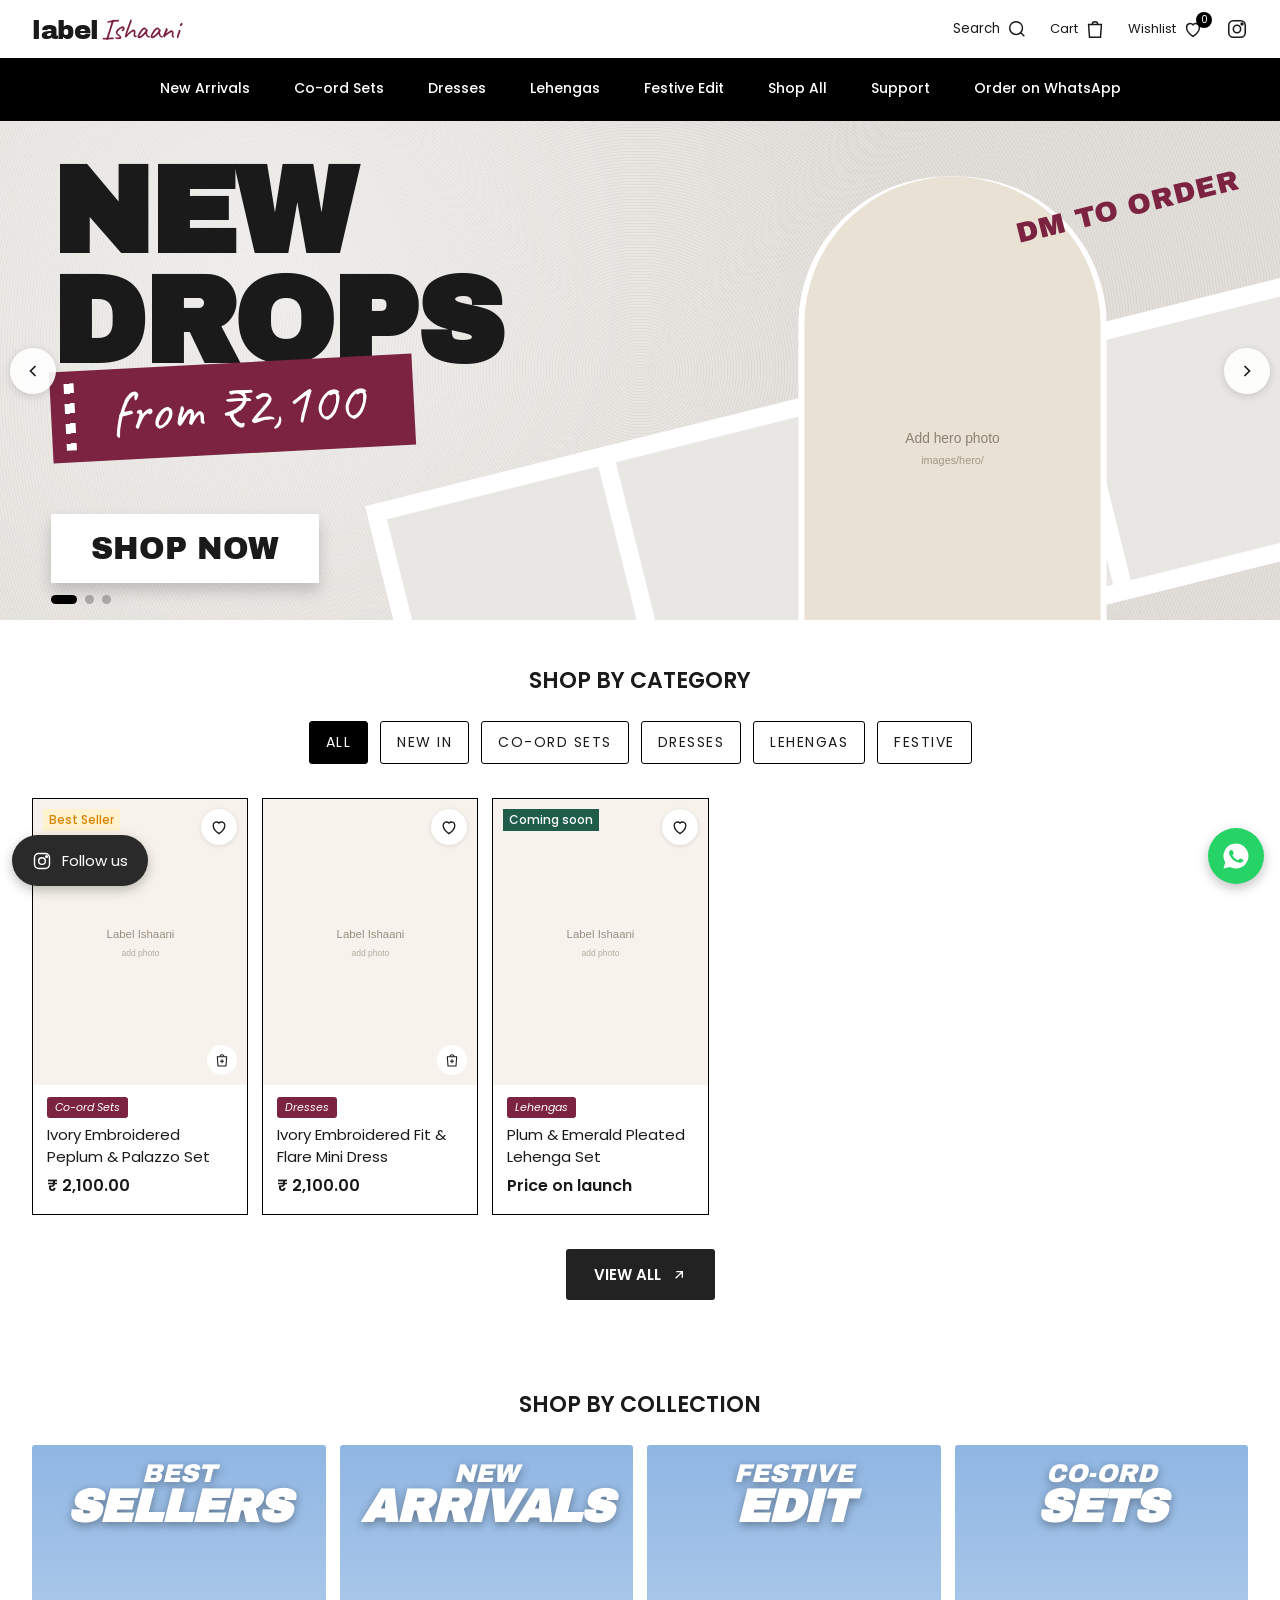
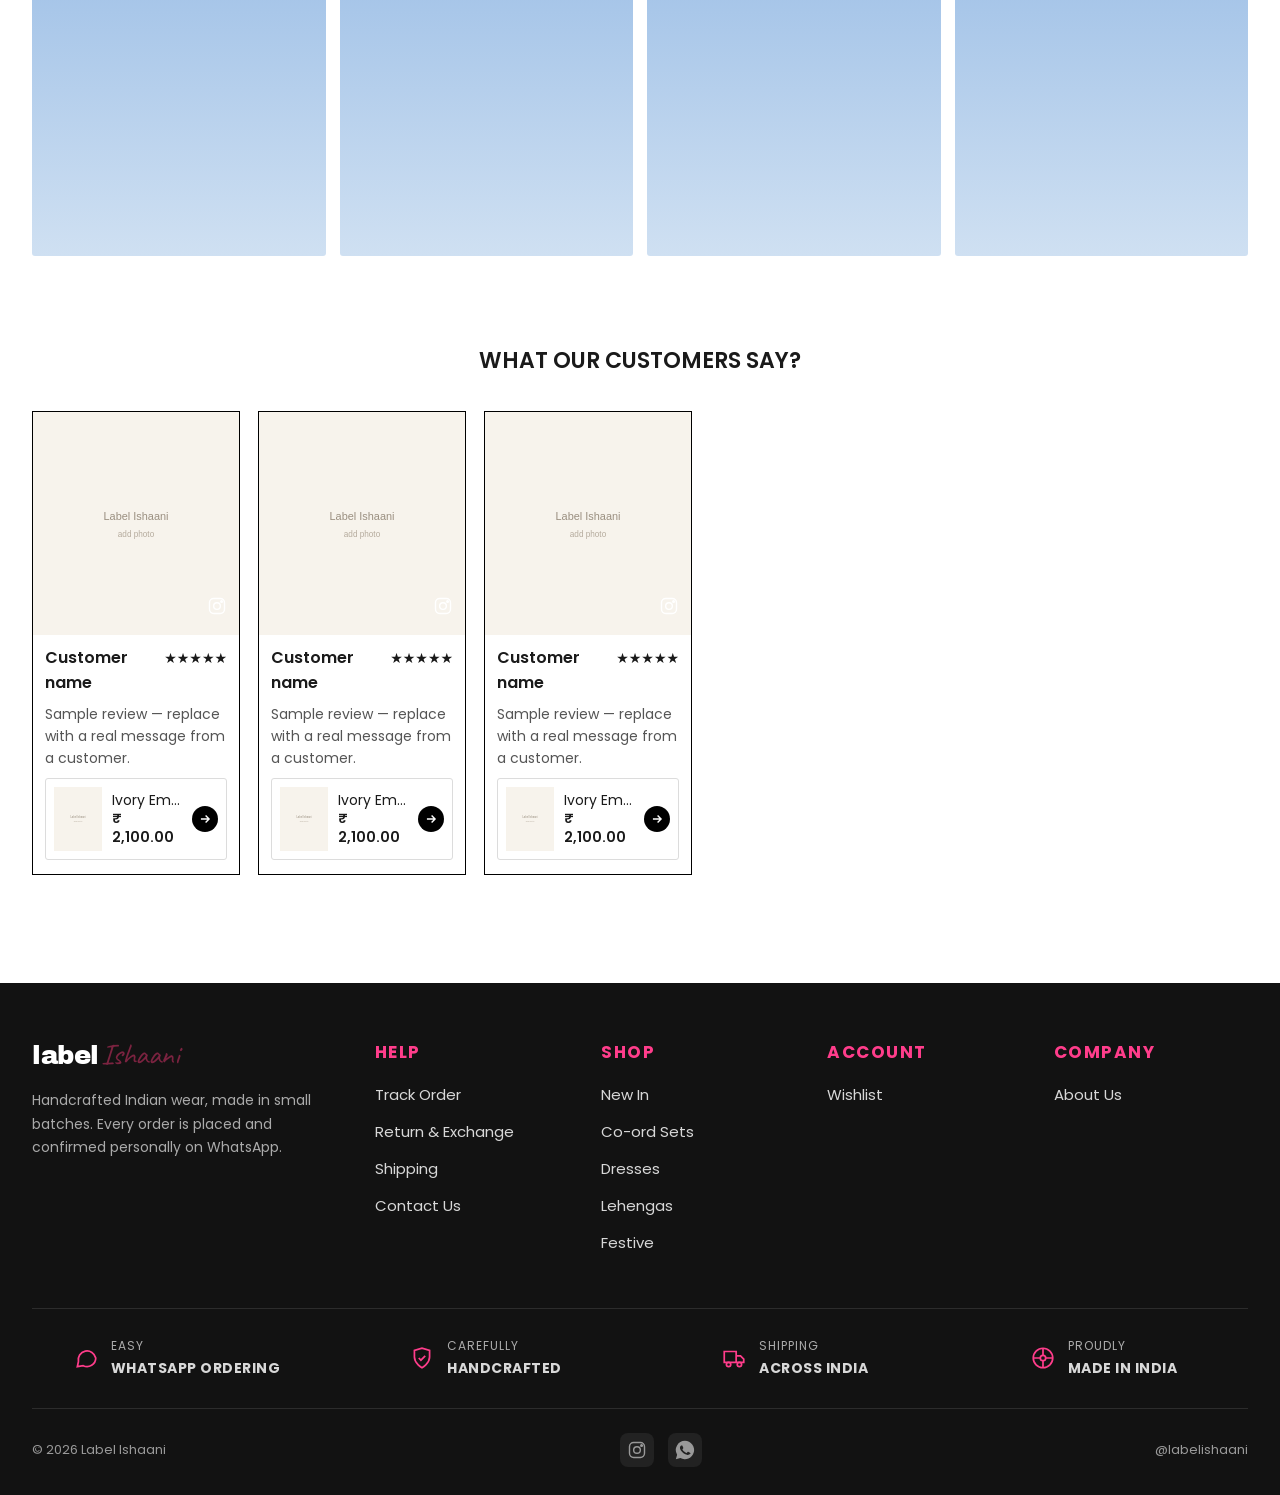
==== index.html @ 5f190bb0 "Prepare Label Ishaani storefront for GitHub Pages" ====
<!DOCTYPE html>
<html lang="en">
<head>
<meta charset="UTF-8">
<meta name="viewport" content="width=device-width, initial-scale=1, viewport-fit=cover">
<title>Label Ishaani | Handcrafted Indian Wear</title>
<meta name="description" content="Label Ishaani — handcrafted Indian wear. Order on WhatsApp.">
<link rel="icon" href="images/favicon.svg" type="image/svg+xml">
<link rel="preconnect" href="https://fonts.googleapis.com">
<link rel="preconnect" href="https://fonts.gstatic.com" crossorigin>
<link href="https://fonts.googleapis.com/css2?family=Archivo+Black&family=Poppins:wght@400;500;600&family=Caveat:wght@600&display=swap" rel="stylesheet">
<link rel="stylesheet" href="css/style.css">
</head>
<body>
<div id="site-header"></div>

<main>
  <!-- ============ HERO (edit slide text & images here) ============ -->
  <section class="hero" aria-label="Featured">
    <div class="slides" id="slides">
      <div class="slide">
        <div class="slide-text">
          <h1>NEW<br>DROPS</h1>
          <div class="price-tag">from ₹2,100</div><br>
          <a href="shop.html?cat=new" class="shop-now">SHOP NOW</a>
        </div>
        <div class="promo">DM TO ORDER</div>
        <div class="strip">
          <div><img src="images/products/ivory-peplum-1.jpg" alt="" onerror="this.remove()"></div>
          <div><img src="images/products/ivory-dress-1.jpg" alt="" onerror="this.remove()"></div>
          <div><img src="images/products/plum-lehenga-1.jpg" alt="" onerror="this.remove()"></div>
          <div></div>
        </div>
        <div class="slide-model"><img src="images/hero/hero-1.png" alt="Model wearing Label Ishaani" onerror="this.src='images/placeholder-model.svg'"></div>
      </div>

      <div class="slide">
        <div class="slide-text">
          <h1>IVORY<br>EDIT</h1>
          <div class="price-tag">hand embroidered</div><br>
          <a href="shop.html?cat=new" class="shop-now">SHOP NOW</a>
        </div>
        <div class="promo">NEW THIS SEASON</div>
        <div class="strip">
          <div><img src="images/products/ivory-dress-2.jpg" alt="" onerror="this.remove()"></div>
          <div><img src="images/products/ivory-peplum-2.jpg" alt="" onerror="this.remove()"></div>
          <div></div><div></div>
        </div>
        <div class="slide-model"><img src="images/hero/hero-2.png" alt="Model wearing Label Ishaani" onerror="this.src='images/placeholder-model.svg'"></div>
      </div>

      <div class="slide">
        <div class="slide-text">
          <h1>COMING<br>SOON</h1>
          <div class="price-tag">plum &amp; emerald</div><br>
          <a href="product.html?id=plum-emerald-lehenga" class="shop-now">TAKE A LOOK</a>
        </div>
        <div class="promo">LEHENGA DROP</div>
        <div class="strip">
          <div><img src="images/products/plum-lehenga-2.jpg" alt="" onerror="this.remove()"></div>
          <div></div><div></div><div></div>
        </div>
        <div class="slide-model"><img src="images/hero/hero-3.png" alt="Model wearing Label Ishaani" onerror="this.src='images/placeholder-model.svg'"></div>
      </div>
    </div>
    <button class="arrow prev" id="heroPrev" aria-label="Previous slide"></button>
    <button class="arrow next" id="heroNext" aria-label="Next slide"></button>
    <div class="dots" id="heroDots"></div>
  </section>

  <!-- ============ SHOP BY CATEGORY ============ -->
  <section class="section">
    <div class="wrap">
      <h2 class="section-title">SHOP BY CATEGORY</h2>
      <div class="cats" id="homeCats"></div>
      <div class="rail-wrap" id="catRailWrap">
        <div class="rail" id="catRail"></div>
        <button class="rail-btn prev" aria-label="Scroll left"></button>
        <button class="rail-btn next" aria-label="Scroll right"></button>
      </div>
      <p class="center" style="margin-top:30px"><a class="btn-dark" id="viewAll" href="shop.html">VIEW ALL</a></p>
    </div>
  </section>

  <!-- ============ SHOP BY COLLECTION ============ -->
  <section class="section">
    <div class="wrap">
      <h2 class="section-title">SHOP BY COLLECTION</h2>
      <div class="collections" id="collections"></div>
    </div>
  </section>

  <!-- ============ REVIEWS ============ -->
  <section class="section reviews" id="reviewsSection">
    <div class="wrap">
      <h2 class="section-title">WHAT OUR CUSTOMERS SAY?</h2>
      <div class="rail-wrap" id="reviewRailWrap">
        <div class="rail" id="reviewRail"></div>
        <button class="rail-btn prev" aria-label="Scroll left"></button>
        <button class="rail-btn next" aria-label="Scroll right"></button>
      </div>
    </div>
  </section>
</main>

<div id="site-footer"></div>

<script src="js/data.js"></script>
<script src="js/main.js"></script>
<script src="js/home.js"></script>
</body>
</html>
---- css/style.css ----
/* =========================================================
   LABEL ISHAANI — shared styles
   Edit colours & fonts in :root
   ========================================================= */
:root{
  --black:#000;
  --ink:#1a1a1a;
  --white:#fff;
  --ivory:#f7f3ec;
  --plum:#7b2340;
  --plum-soft:#f4e7ec;
  --emerald:#1f5c4a;
  --grey:#e9e7e4;
  --line:#dcdcdc;
  --muted:#6b6b6b;
  --footer:#121212;
  --font:'Poppins',system-ui,-apple-system,'Segoe UI',Roboto,sans-serif;
  --display:'Archivo Black','Arial Black',Impact,sans-serif;
  --script:'Caveat','Brush Script MT',cursive;
  --max:1300px;
}
*{box-sizing:border-box;margin:0;padding:0}
html{scroll-behavior:smooth}
body{font-family:var(--font);color:var(--ink);background:var(--white);
  padding-bottom:env(safe-area-inset-bottom,0px)}
img{max-width:100%;display:block}
a{color:inherit;text-decoration:none}
button,select{font-family:inherit;cursor:pointer;border:none;background:none;color:inherit}
:focus-visible{outline:2px solid var(--plum);outline-offset:3px}
.wrap{max-width:var(--max);margin:0 auto;padding:0 32px}
.sr{position:absolute;width:1px;height:1px;overflow:hidden;clip:rect(0 0 0 0)}

/* ---------- Header ---------- */
.topbar{display:flex;align-items:center;justify-content:space-between;padding:14px 32px;
  padding-top:calc(14px + env(safe-area-inset-top,0px));background:var(--white)}
.logo{font-family:var(--display);font-size:26px;letter-spacing:-.5px;line-height:1;white-space:nowrap}
.logo span{font-family:var(--script);font-size:30px;color:var(--plum);margin-left:2px}
.actions{display:flex;align-items:center;gap:22px;font-size:13px}
.actions a,.actions button{display:flex;align-items:center;gap:6px}
.actions svg{width:22px;height:22px}
.badge-wrap{position:relative;display:inline-flex}
.badge{position:absolute;top:-6px;right:-8px;background:var(--black);color:var(--white);
  font-size:10px;min-width:16px;height:16px;border-radius:50%;display:grid;place-items:center}

.searchbar{display:none;padding:0 32px 14px}
.searchbar.open{display:block}
.searchbar input{width:100%;padding:12px 14px;border:1px solid var(--black);font:inherit;font-size:15px}
.search-results{max-width:var(--max);margin:8px auto 0;display:grid;gap:6px}
.search-results a{display:flex;gap:12px;align-items:center;padding:6px;border:1px solid var(--line)}
.search-results img{width:44px;height:56px;object-fit:cover}

.nav{background:var(--black);position:sticky;top:0;z-index:40}
.nav ul{list-style:none;display:flex;justify-content:center;gap:44px;padding:0 24px;
  overflow-x:auto;scrollbar-width:none}
.nav ul::-webkit-scrollbar{display:none}
.nav a{display:block;color:var(--white);font-size:14px;font-weight:500;padding:20px 0;
  white-space:nowrap;border-bottom:2px solid transparent}
.nav a:hover,.nav a.current{border-color:var(--white)}

/* ---------- Section titles & pills ---------- */
.section{padding:44px 0}
.section-title{text-align:center;font-size:22px;font-weight:600;margin-bottom:24px}
.cats{display:flex;justify-content:center;flex-wrap:wrap;gap:12px}
.cats button{border:1px solid var(--black);padding:10px 16px;font-size:14px;letter-spacing:1.5px;
  text-transform:uppercase;border-radius:3px;background:var(--white)}
.cats button.active,.cats button:hover{background:var(--black);color:var(--white)}

.btn-dark{display:inline-flex;align-items:center;gap:10px;background:#222;color:var(--white);
  padding:14px 28px;font-weight:600;font-size:15px;border-radius:3px}
.btn-dark:hover{background:var(--black)}
.center{text-align:center}

/* ---------- Horizontal rail (products / reviews) ---------- */
.rail-wrap{position:relative;margin-top:34px}
.rail{display:grid;grid-auto-flow:column;grid-auto-columns:calc((100% - 5*14px)/5.3);gap:14px;
  overflow-x:auto;scroll-snap-type:x mandatory;scrollbar-width:none;padding-bottom:4px}
.rail::-webkit-scrollbar{display:none}
.rail > *{scroll-snap-align:start}
.rail-btn{position:absolute;top:40%;z-index:5;width:44px;height:44px;border-radius:50%;
  background:rgba(0,0,0,.55);color:var(--white);display:grid;place-items:center}
.rail-btn.prev{left:-18px}.rail-btn.next{right:-18px}
.rail-btn[hidden]{display:none}

/* ---------- Product card ---------- */
.card{border:1px solid var(--black);background:var(--white);display:flex;flex-direction:column}
.card-img{position:relative;aspect-ratio:3/4;background:var(--ivory);overflow:hidden}
.card-img img{width:100%;height:100%;object-fit:cover;transition:transform .5s}
.card:hover .card-img img{transform:scale(1.04)}
.flag{position:absolute;top:10px;left:10px;background:#fff3cf;color:#d98200;font-size:12px;
  font-weight:500;padding:2px 6px;z-index:2}
.flag.soon{background:var(--emerald);color:var(--white)}
.wish{position:absolute;top:10px;right:10px;z-index:2;width:36px;height:36px;border-radius:50%;
  background:var(--white);display:grid;place-items:center;box-shadow:0 1px 4px rgba(0,0,0,.12)}
.wish svg{width:20px;height:20px}
.wish.on svg{fill:var(--plum);stroke:var(--plum)}
.quick{position:absolute;right:10px;bottom:10px;z-index:2;width:30px;height:30px;border-radius:50%;
  background:var(--white);display:grid;place-items:center}
.quick svg{width:16px;height:16px}
.card-body{padding:12px 14px 16px;display:flex;flex-direction:column;gap:6px;flex:1}
.chip{align-self:flex-start;background:var(--plum);color:var(--white);font-size:11px;font-style:italic;
  padding:2px 8px;border-radius:3px}
.card-name{font-size:15px;line-height:1.45;display:-webkit-box;-webkit-line-clamp:2;
  -webkit-box-orient:vertical;overflow:hidden;min-height:2.9em}
.card-price{font-weight:600;font-size:16px;margin-top:auto}

.grid{display:grid;grid-template-columns:repeat(auto-fill,minmax(230px,1fr));gap:18px}
.empty{grid-column:1/-1;text-align:center;color:var(--muted);padding:40px 0}

/* ---------- Hero ---------- */
.hero{position:relative;overflow:hidden;background:#ddd9d5}
.slides{display:flex;transition:transform .6s ease}
.slide{min-width:100%;position:relative;height:clamp(420px,39vw,740px);display:flex;align-items:center;
  background:radial-gradient(circle at 20% 30%,rgba(255,255,255,.5),transparent 60%),
    repeating-radial-gradient(circle at 50% 50%,#d9d5d0 0 1px,#e2dfdb 1px 3px)}
.slide-text{position:relative;z-index:2;padding-left:4vw}
.slide h1{font-family:var(--display);font-size:clamp(56px,9.5vw,180px);letter-spacing:-3px;line-height:.9}
.price-tag{display:inline-block;background:var(--plum);color:var(--white);font-family:var(--script);
  font-size:clamp(36px,4.6vw,86px);padding:6px 50px 10px 60px;transform:rotate(-3deg);margin-top:-14px;position:relative}
.price-tag::before{content:"";position:absolute;left:14px;top:12px;bottom:12px;width:10px;
  background:repeating-linear-gradient(to bottom,var(--white) 0 10px,transparent 10px 20px)}
.shop-now{display:inline-block;margin-top:60px;background:var(--white);font-family:var(--display);
  font-size:clamp(20px,2.4vw,42px);padding:18px 40px;box-shadow:0 8px 14px rgba(0,0,0,.18);transition:transform .2s}
.shop-now:hover{transform:translateY(-3px)}
.slide-model{position:absolute;right:14%;bottom:0;height:95%;z-index:3;
  filter:drop-shadow(6px 0 0 #fff) drop-shadow(-6px 0 0 #fff)}
.slide-model img{height:100%;width:auto;object-fit:contain}
.promo{position:absolute;right:3%;top:14%;z-index:4;font-family:var(--display);color:var(--plum);
  font-size:clamp(18px,2.2vw,38px);transform:rotate(-14deg);letter-spacing:1px}
.strip{position:absolute;right:-5%;bottom:-8%;width:75%;height:55%;transform:rotate(-14deg);
  display:flex;gap:18px;background:var(--white);padding:18px;z-index:1}
.strip div{flex:1;background:var(--grey);overflow:hidden}
.strip img{width:100%;height:100%;object-fit:cover}
.arrow{position:absolute;top:50%;transform:translateY(-50%);z-index:5;width:46px;height:46px;border-radius:50%;
  background:rgba(255,255,255,.9);display:grid;place-items:center;box-shadow:0 2px 8px rgba(0,0,0,.15)}
.arrow.prev{left:10px}.arrow.next{right:10px}
.dots{position:absolute;bottom:16px;left:4vw;display:flex;gap:8px;z-index:5}
.dots button{width:9px;height:9px;border-radius:50%;background:rgba(0,0,0,.25)}
.dots button.active{background:var(--black);width:26px;border-radius:6px}

/* ---------- Shop by collection ---------- */
.collections{display:grid;grid-template-columns:repeat(4,1fr);gap:14px}
.coll{position:relative;aspect-ratio:5/7;overflow:hidden;border-radius:3px;
  background:linear-gradient(180deg,#8fb6e3,#cfe0f2)}
.coll img{width:100%;height:100%;object-fit:cover;transition:transform .6s}
.coll:hover img{transform:scale(1.05)}
.coll-title{position:absolute;top:4%;left:0;right:0;text-align:center;color:var(--white);
  font-family:var(--display);font-style:italic;line-height:.95;text-transform:uppercase;
  text-shadow:0 3px 10px rgba(0,0,0,.35)}
.coll-title small{display:block;font-size:clamp(18px,2vw,32px)}
.coll-title b{display:block;font-size:clamp(28px,3.6vw,58px);letter-spacing:-1px}

/* ---------- Reviews ---------- */
.reviews .rail{grid-auto-columns:calc((100% - 4*18px)/5.5);gap:18px}
.review{border:1px solid var(--black);display:flex;flex-direction:column}
.review-img{position:relative;aspect-ratio:1/1.08;background:var(--ivory);overflow:hidden}
.review-img img{width:100%;height:100%;object-fit:cover}
.review-ig{position:absolute;right:12px;bottom:12px;color:var(--white)}
.review-body{padding:10px 12px 14px;display:flex;flex-direction:column;gap:8px;flex:1}
.review-head{display:flex;justify-content:space-between;align-items:baseline;gap:8px}
.review-head strong{font-size:16px;font-weight:600}
.stars{font-size:14px;white-space:nowrap}
.review-text{font-size:14px;color:#555;line-height:1.6;flex:1}
.review-prod{display:flex;align-items:center;gap:10px;border:1px solid var(--line);padding:8px;border-radius:3px}
.review-prod img{width:48px;height:64px;object-fit:cover;background:var(--ivory)}
.review-prod div{flex:1;font-size:14px;line-height:1.35;min-width:0}
.review-prod div span{display:block;overflow:hidden;text-overflow:ellipsis;white-space:nowrap}
.review-prod b{font-weight:600}
.go{width:26px;height:26px;border-radius:50%;background:var(--black);color:var(--white);
  display:grid;place-items:center;flex-shrink:0}

/* ---------- Footer ---------- */
footer{background:var(--footer);color:#d8d8d8;padding:56px 0 28px;margin-top:60px}
.foot{display:grid;grid-template-columns:1.6fr 1fr 1fr 1fr 1fr;gap:32px}
footer .logo{color:var(--white)}
.foot-about{font-size:14px;line-height:1.7;color:#aaa;margin-top:18px;max-width:320px}
footer h4{color:#ff3d8b;font-size:17px;letter-spacing:1.5px;margin-bottom:18px;text-transform:uppercase}
footer ul{list-style:none}
footer li{margin-bottom:14px;font-size:15px}
footer a:hover{color:var(--white)}
.trust{display:grid;grid-template-columns:repeat(4,1fr);gap:20px;border-top:1px solid #2c2c2c;
  border-bottom:1px solid #2c2c2c;margin-top:40px;padding:28px 0}
.trust div{display:flex;align-items:center;gap:12px;justify-content:center}
.trust svg{color:#ff3d8b;width:26px;height:26px;flex-shrink:0}
.trust small{display:block;font-size:12px;letter-spacing:1px;color:#aaa;text-transform:uppercase}
.trust b{font-size:14px;letter-spacing:.5px;text-transform:uppercase}
.foot-bottom{display:flex;justify-content:space-between;align-items:center;gap:20px;padding-top:24px;
  font-size:13px;color:#999;flex-wrap:wrap}
.socials{display:flex;gap:14px}
.socials a{width:34px;height:34px;border-radius:8px;background:#222;display:grid;place-items:center}
.socials a:hover{background:#333}

/* ---------- Floating ---------- */
.float-ig{position:fixed;left:12px;bottom:calc(14px + env(safe-area-inset-bottom,0px));z-index:50;
  background:#2a2a2a;color:var(--white);padding:14px 20px;border-radius:30px;display:flex;gap:10px;
  align-items:center;font-size:15px;box-shadow:0 4px 12px rgba(0,0,0,.25)}
.float-wa{position:fixed;right:16px;bottom:calc(16px + env(safe-area-inset-bottom,0px));z-index:50;
  width:56px;height:56px;border-radius:50%;background:#25d366;display:grid;place-items:center;
  box-shadow:0 4px 12px rgba(0,0,0,.25)}
.toast{position:fixed;left:50%;bottom:90px;transform:translateX(-50%) translateY(20px);opacity:0;
  background:var(--black);color:var(--white);padding:10px 18px;border-radius:4px;font-size:14px;
  transition:.25s;z-index:60;pointer-events:none}
.toast.show{opacity:1;transform:translateX(-50%) translateY(0)}

/* ---------- Shop page ---------- */
.page-head{padding:34px 0 10px;text-align:center}
.page-head h1{font-size:28px;font-weight:600}
.page-head p{color:var(--muted);margin-top:6px;font-size:14px}
.toolbar{display:flex;justify-content:space-between;align-items:center;margin:28px 0 18px;font-size:14px;gap:12px;flex-wrap:wrap}
.toolbar select{border:1px solid var(--black);padding:8px 12px;font-size:14px;background:var(--white)}

/* ---------- Product page ---------- */
.crumbs{font-size:12px;padding:16px 0;color:var(--muted)}
.crumbs a:hover{color:var(--ink)}
.pdp{display:grid;grid-template-columns:minmax(0,1fr) minmax(0,1fr);gap:28px;max-width:1000px;margin:0 auto}
.gallery-main{position:relative;aspect-ratio:3/4;background:var(--ivory);overflow:hidden}
.gallery-main img{width:100%;height:100%;object-fit:cover}
.g-arrow{position:absolute;top:50%;transform:translateY(-50%);width:34px;height:40px;
  background:rgba(255,255,255,.8);display:grid;place-items:center;z-index:2}
.g-arrow.prev{left:0}.g-arrow.next{right:0}
.g-dots{position:absolute;bottom:10px;left:50%;transform:translateX(-50%);display:flex;gap:6px}
.g-dots span{width:8px;height:8px;border-radius:50%;background:rgba(255,255,255,.6)}
.g-dots span.on{background:var(--white);width:16px;border-radius:4px}
.thumbs{display:flex;gap:10px;margin-top:10px;flex-wrap:wrap}
.thumbs button{width:66px;height:84px;border:1px solid transparent;background:var(--ivory);overflow:hidden}
.thumbs button.on{border-color:var(--black)}
.thumbs img{width:100%;height:100%;object-fit:cover}
.lookbook{display:flex;gap:10px;margin-top:14px}
.lookbook a{width:92px;height:118px;border-radius:10px;overflow:hidden;border:1px solid var(--line);
  display:flex;flex-direction:column;align-items:center;justify-content:center;font-size:12px;
  font-weight:600;letter-spacing:1px;text-align:center;gap:8px;background:var(--white)}
.lookbook a img{width:100%;height:100%;object-fit:cover}

.info-top{display:flex;justify-content:space-between;gap:12px}
.info h1{font-size:20px;font-weight:600;line-height:1.3}
.info .p-price{font-size:18px;margin-top:6px}
.meta-row{display:flex;justify-content:space-between;font-size:12px;color:var(--muted);margin-top:4px}
.meta-row b{color:var(--ink)}
.notice{background:#222;color:var(--white);font-size:13px;padding:10px 12px;border-radius:4px;margin:14px 0}
.opt-label{display:flex;justify-content:space-between;font-size:12px;font-weight:600;letter-spacing:.5px;
  margin:16px 0 8px;text-transform:uppercase}
.opt-label button{font-size:12px;text-decoration:underline;text-transform:none;font-weight:500}
.sizes{display:flex;gap:10px;flex-wrap:wrap}
.sizes button{min-width:40px;height:40px;padding:0 10px;border:1px solid var(--black);border-radius:3px;font-size:13px}
.sizes button.on{background:var(--black);color:var(--white)}
.size-err{color:#b00020;font-size:12px;margin-top:6px;min-height:16px}
.colors{display:flex;gap:10px;flex-wrap:wrap}
.colors a{width:52px;height:58px;background:var(--grey);border:1px solid transparent;overflow:hidden;border-radius:3px}
.colors a.on{border-color:var(--black)}
.colors img{width:100%;height:100%;object-fit:cover}
.perks{display:grid;grid-template-columns:repeat(3,1fr);background:#eafbee;border:1px solid #b8ecc5;
  border-radius:8px;padding:14px 8px;margin:20px 0;text-align:center;font-size:12px;gap:6px}
.perks svg{width:22px;height:22px;margin:0 auto 6px}
.perks b{display:block;font-size:13px}
.perks span{color:var(--muted);font-size:11px}
.cta-row{display:grid;gap:10px}
.btn-outline{width:100%;padding:14px;border:1px solid var(--black);border-radius:3px;font-size:13px;
  letter-spacing:1px;text-transform:uppercase;background:var(--white)}
.btn-wa{width:100%;padding:14px;border-radius:3px;font-size:14px;font-weight:600;background:#25d366;
  color:var(--white);display:flex;gap:8px;justify-content:center;align-items:center}
.btn-wa:disabled{background:#bbb;cursor:not-allowed}
.acc{border-top:1px solid var(--line);margin-top:20px}
.acc details{border-bottom:1px solid var(--line)}
.acc summary{list-style:none;display:flex;justify-content:space-between;padding:12px 0;font-size:12px;
  font-weight:600;letter-spacing:.5px;text-transform:uppercase;cursor:pointer}
.acc summary::-webkit-details-marker{display:none}
.acc summary::after{content:"+";font-size:18px;font-weight:400;line-height:1}
.acc details[open] summary::after{content:"–"}
.acc .acc-body{padding:0 0 16px;font-size:14px;line-height:1.7;color:#444}
.specs{width:100%;border-collapse:collapse;font-size:12px}
.specs td{padding:9px 0;border-bottom:1px solid #eee;vertical-align:top}
.specs td:first-child{font-weight:600;width:45%;color:var(--ink)}

.modal{position:fixed;inset:0;background:rgba(0,0,0,.5);display:none;place-items:center;z-index:70;padding:20px}
.modal.open{display:grid}
.modal-box{background:var(--white);max-width:480px;width:100%;padding:24px;border-radius:6px;position:relative}
.modal-box h3{margin-bottom:14px}
.modal-close{position:absolute;right:14px;top:10px;font-size:26px}
.modal table{width:100%;border-collapse:collapse;font-size:14px;text-align:center}
.modal th,.modal td{border:1px solid var(--line);padding:8px}
.modal th{background:var(--ivory)}
.modal p{font-size:12px;color:var(--muted);margin-top:10px}

.notfound{text-align:center;padding:80px 20px}
.notfound h1{font-size:24px;margin-bottom:12px}

/* ---------- Responsive ---------- */
@media (max-width:1100px){
  .rail{grid-auto-columns:calc((100% - 3*14px)/3.3)}
  .reviews .rail{grid-auto-columns:calc((100% - 2*18px)/3.3)}
  .foot{grid-template-columns:1fr 1fr 1fr}
  .foot > div:first-child{grid-column:1/-1}
}
@media (max-width:900px){
  .wrap{padding:0 16px}
  .topbar{padding:12px 16px;padding-top:calc(12px + env(safe-area-inset-top,0px))}
  .searchbar{padding:0 16px 12px}
  .actions .lbl{display:none}
  .actions{gap:16px}
  .nav ul{justify-content:flex-start;gap:28px}
  .slide{height:auto;min-height:560px;flex-direction:column;align-items:flex-start;padding-top:40px}
  .slide-model{right:4%;height:58%}
  .shop-now{margin-top:30px}
  .strip{width:110%;height:40%}
  .promo{top:auto;bottom:62%;right:4%}
  .collections{grid-template-columns:repeat(2,1fr)}
  .trust{grid-template-columns:repeat(2,1fr)}
  .trust div{justify-content:flex-start}
  .pdp{grid-template-columns:1fr}
  .rail-btn{display:none}
  .cats{justify-content:flex-start;flex-wrap:nowrap;overflow-x:auto;scrollbar-width:none;padding-bottom:4px}
  .cats button{white-space:nowrap}
}
@media (max-width:600px){
  .float-ig{padding:12px;font-size:0;gap:0}
  .rail{grid-auto-columns:72%}
  .reviews .rail{grid-auto-columns:80%}
  .foot{grid-template-columns:1fr 1fr}
  .foot-bottom{flex-direction:column;align-items:flex-start}
  .logo{font-size:21px}.logo span{font-size:25px}
}
@media (prefers-reduced-motion:reduce){*{transition:none!important;scroll-behavior:auto!important}}
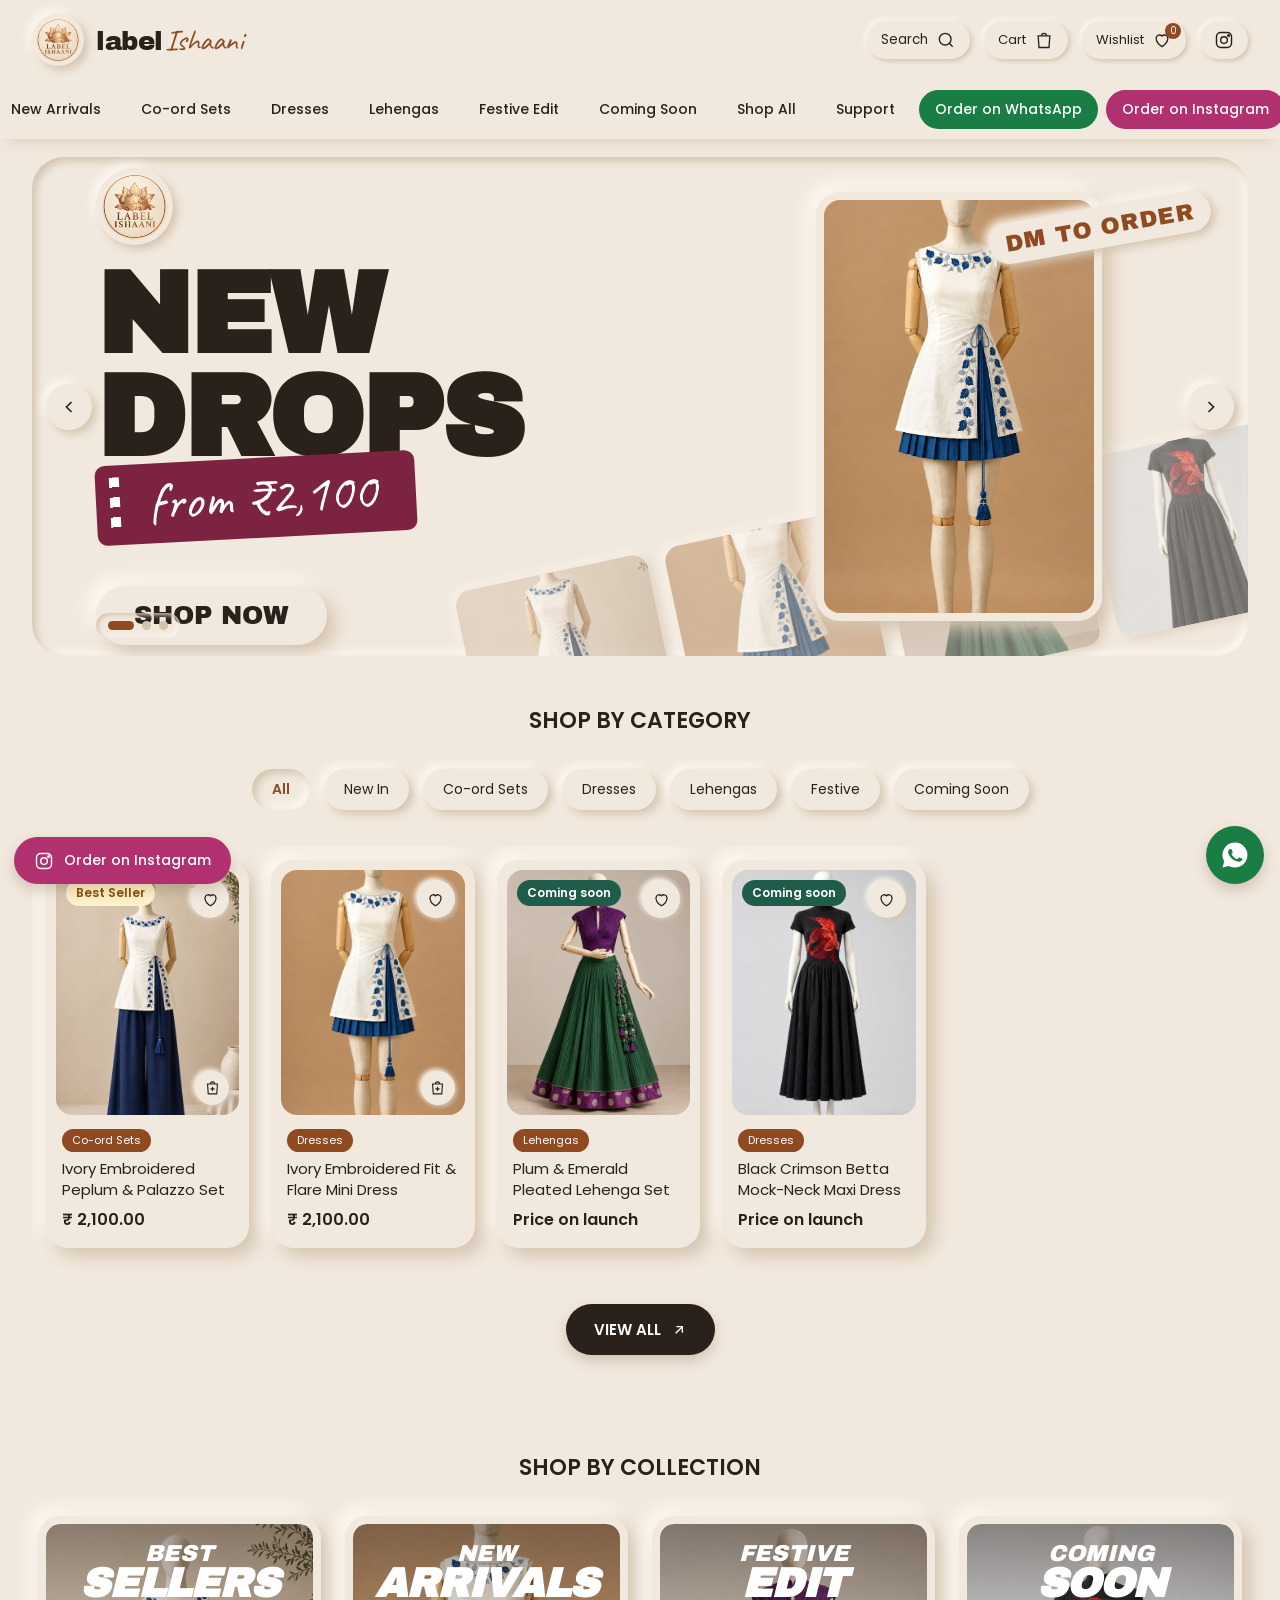
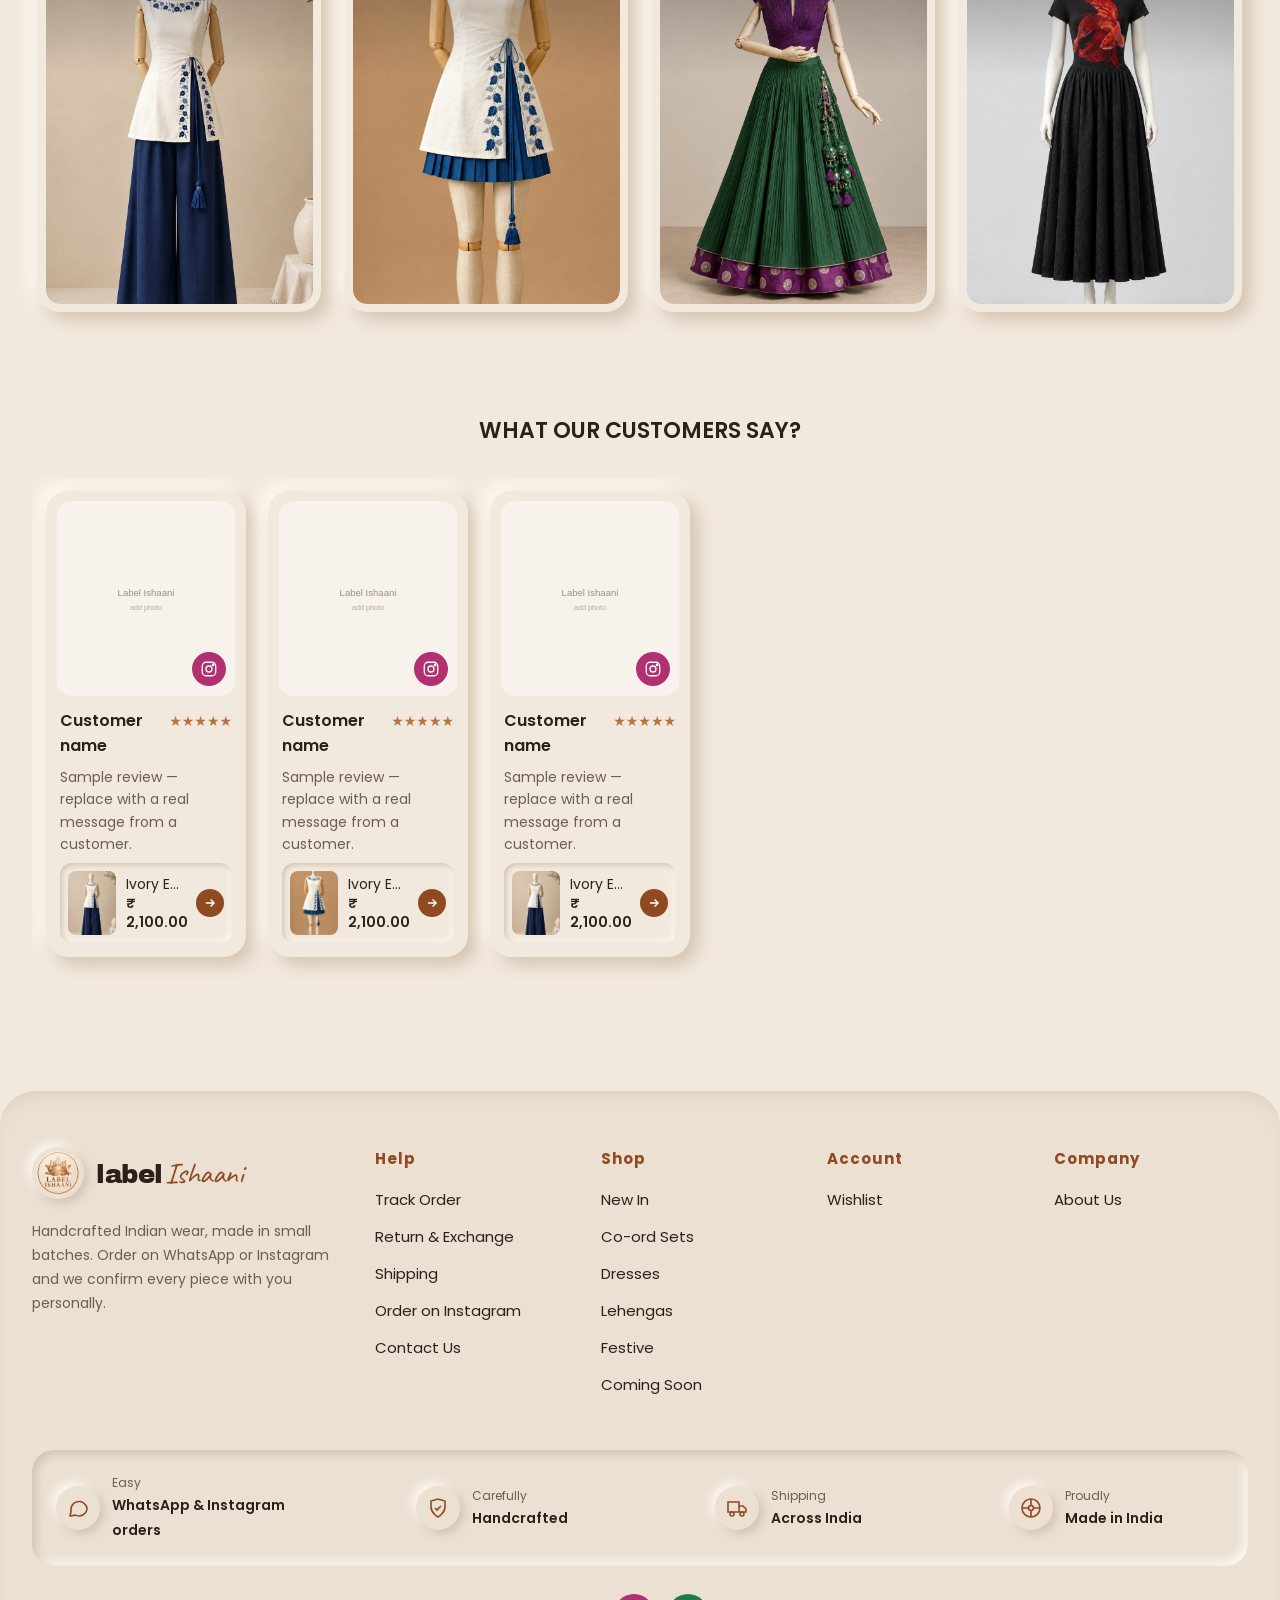
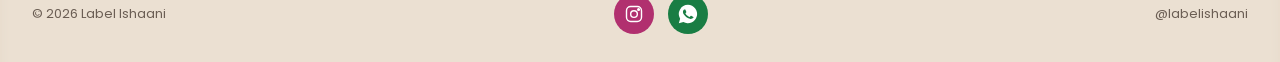
==== commit a7515104: "Update storefront images, data, and styling Co-Authored-By: Claude Sonnet 5 <noreply@anthropic.com>" ====
--- a/index.html
+++ b/index.html
@@ -5,7 +5,9 @@
 <meta name="viewport" content="width=device-width, initial-scale=1, viewport-fit=cover">
 <title>Label Ishaani | Handcrafted Indian Wear</title>
 <meta name="description" content="Label Ishaani — handcrafted Indian wear. Order on WhatsApp.">
-<link rel="icon" href="images/favicon.svg" type="image/svg+xml">
+<link rel="icon" href="images/favicon.png" type="image/png">
+<link rel="apple-touch-icon" href="images/apple-touch-icon.png">
+<meta name="theme-color" content="#f2e9de">
 <link rel="preconnect" href="https://fonts.googleapis.com">
 <link rel="preconnect" href="https://fonts.gstatic.com" crossorigin>
 <link href="https://fonts.googleapis.com/css2?family=Archivo+Black&family=Poppins:wght@400;500;600&family=Caveat:wght@600&display=swap" rel="stylesheet">
@@ -20,18 +22,19 @@
     <div class="slides" id="slides">
       <div class="slide">
         <div class="slide-text">
+          <img class="hero-seal" src="images/logo-circle.png" alt="Label Ishaani" width="96" height="96">
           <h1>NEW<br>DROPS</h1>
           <div class="price-tag">from ₹2,100</div><br>
           <a href="shop.html?cat=new" class="shop-now">SHOP NOW</a>
         </div>
-        <div class="promo">DM TO ORDER</div>
+        <a class="promo" href="https://ig.me/m/labelishaani" target="_blank" rel="noopener">DM TO ORDER</a>
         <div class="strip">
           <div><img src="images/products/ivory-peplum-1.jpg" alt="" onerror="this.remove()"></div>
           <div><img src="images/products/ivory-dress-1.jpg" alt="" onerror="this.remove()"></div>
           <div><img src="images/products/plum-lehenga-1.jpg" alt="" onerror="this.remove()"></div>
-          <div></div>
+          <div><img src="images/products/black-betta-1.jpg" alt="" onerror="this.remove()"></div>
         </div>
-        <div class="slide-model"><img src="images/hero/hero-1.png" alt="Model wearing Label Ishaani" onerror="this.src='images/placeholder-model.svg'"></div>
+        <a class="slide-model" href="product.html?id=ivory-fit-flare-dress"><img src="images/hero/ivory-dress-full.jpg" alt="Ivory Embroidered Fit &amp; Flare Mini Dress" onerror="this.src='images/placeholder.svg'"></a>
       </div>
 
       <div class="slide">
@@ -44,23 +47,29 @@
         <div class="strip">
           <div><img src="images/products/ivory-dress-2.jpg" alt="" onerror="this.remove()"></div>
           <div><img src="images/products/ivory-peplum-2.jpg" alt="" onerror="this.remove()"></div>
-          <div></div><div></div>
+          <div><img src="images/products/ivory-dress-1.jpg" alt="" onerror="this.remove()"></div>
+          <div><img src="images/products/ivory-peplum-1.jpg" alt="" onerror="this.remove()"></div>
         </div>
-        <div class="slide-model"><img src="images/hero/hero-2.png" alt="Model wearing Label Ishaani" onerror="this.src='images/placeholder-model.svg'"></div>
+        <a class="slide-model" href="product.html?id=ivory-peplum-palazzo-set"><img src="images/hero/ivory-peplum-full.jpg" alt="Ivory Embroidered Peplum &amp; Palazzo Set" onerror="this.src='images/placeholder.svg'"></a>
       </div>
 
       <div class="slide">
         <div class="slide-text">
           <h1>COMING<br>SOON</h1>
-          <div class="price-tag">plum &amp; emerald</div><br>
-          <a href="product.html?id=plum-emerald-lehenga" class="shop-now">TAKE A LOOK</a>
+          <div class="price-tag">two new pieces</div><br>
+          <a href="shop.html?cat=soon" class="shop-now">TAKE A LOOK</a>
         </div>
-        <div class="promo">LEHENGA DROP</div>
+        <div class="promo">LEHENGA &amp; BETTA DROP</div>
         <div class="strip">
           <div><img src="images/products/plum-lehenga-2.jpg" alt="" onerror="this.remove()"></div>
-          <div></div><div></div><div></div>
+          <div><img src="images/products/black-betta-2.jpg" alt="" onerror="this.remove()"></div>
+          <div><img src="images/products/plum-lehenga-1.jpg" alt="" onerror="this.remove()"></div>
+          <div><img src="images/products/black-betta-1.jpg" alt="" onerror="this.remove()"></div>
         </div>
-        <div class="slide-model"><img src="images/hero/hero-3.png" alt="Model wearing Label Ishaani" onerror="this.src='images/placeholder-model.svg'"></div>
+        <a class="slide-model duo" href="shop.html?cat=soon">
+          <img src="images/hero/plum-lehenga-full.jpg" alt="Plum &amp; Emerald Pleated Lehenga Set" onerror="this.src='images/placeholder.svg'">
+          <img src="images/hero/black-betta-full.jpg" alt="Black Crimson Betta Mock-Neck Maxi Dress" onerror="this.src='images/placeholder.svg'">
+        </a>
       </div>
     </div>
     <button class="arrow prev" id="heroPrev" aria-label="Previous slide"></button>
--- a/css/style.css
+++ b/css/style.css
@@ -1,19 +1,40 @@
 /* =========================================================
    LABEL ISHAANI — shared styles
+   Flat colour fills for actions + neumorphic "soft UI" surfaces.
    Edit colours & fonts in :root
    ========================================================= */
 :root{
-  --black:#000;
-  --ink:#1a1a1a;
+  /* surfaces (taken from the logo tile) */
+  --surface:#f2e9de;
+  --surface-2:#ebe0d2;       /* footer / sunken areas */
+  --shade:#d4c3ae;           /* dark side of soft shadows */
+  --light:#fffaf3;           /* light side of soft shadows */
   --white:#fff;
-  --ivory:#f7f3ec;
+
+  /* text */
+  --ink:#2b211b;
+  --muted:#6b5e54;
+  --line:#e0d3c3;
+
+  /* brand accents (flat fills) */
+  --copper:#8f4a22;          /* from the logo, for text & active states */
+  --copper-2:#b8733f;        /* decorative copper */
   --plum:#7b2340;
-  --plum-soft:#f4e7ec;
   --emerald:#1f5c4a;
-  --grey:#e9e7e4;
-  --line:#dcdcdc;
-  --muted:#6b6b6b;
-  --footer:#121212;
+  --wa:#197d44;              /* WhatsApp, darkened for readable white text */
+  --ig:#b1306f;              /* Instagram */
+  --black:#2b211b;
+
+  /* neumorphic shadows */
+  --raise:8px 8px 18px var(--shade),-8px -8px 18px var(--light);
+  --raise-sm:4px 4px 10px var(--shade),-4px -4px 10px var(--light);
+  --raise-xs:2px 2px 5px var(--shade),-2px -2px 5px var(--light);
+  --press:inset 4px 4px 9px var(--shade),inset -4px -4px 9px var(--light);
+  --press-sm:inset 2px 2px 5px var(--shade),inset -2px -2px 5px var(--light);
+  --flat-shadow:0 6px 14px rgba(90,60,35,.22);
+
+  --r-lg:22px; --r-md:16px; --r-sm:12px; --r-pill:999px;
+
   --font:'Poppins',system-ui,-apple-system,'Segoe UI',Roboto,sans-serif;
   --display:'Archivo Black','Arial Black',Impact,sans-serif;
   --script:'Caveat','Brush Script MT',cursive;
@@ -21,301 +42,352 @@
 }
 *{box-sizing:border-box;margin:0;padding:0}
 html{scroll-behavior:smooth}
-body{font-family:var(--font);color:var(--ink);background:var(--white);
+body{font-family:var(--font);color:var(--ink);background:var(--surface);
   padding-bottom:env(safe-area-inset-bottom,0px)}
 img{max-width:100%;display:block}
 a{color:inherit;text-decoration:none}
-button,select{font-family:inherit;cursor:pointer;border:none;background:none;color:inherit}
-:focus-visible{outline:2px solid var(--plum);outline-offset:3px}
+button,select,input{font-family:inherit;color:inherit}
+button,select{cursor:pointer;border:none;background:none}
+:focus-visible{outline:2px solid var(--copper);outline-offset:3px}
 .wrap{max-width:var(--max);margin:0 auto;padding:0 32px}
 .sr{position:absolute;width:1px;height:1px;overflow:hidden;clip:rect(0 0 0 0)}
 
+/* ---------- Brand mark (logo in a soft circle) ---------- */
+.logo{display:inline-flex;align-items:center;gap:12px;line-height:1;white-space:nowrap}
+.logo-mark{flex-shrink:0;width:52px;height:52px;border-radius:50%;padding:4px;background:var(--surface);
+  box-shadow:var(--raise-sm);display:inline-grid;place-items:center}
+.logo-mark img{width:100%;height:100%;border-radius:50%;object-fit:cover}
+.logo-mark.sm{width:40px;height:40px;padding:3px}
+.logo-mark.lg{width:96px;height:96px;padding:6px;box-shadow:var(--raise)}
+.logo-word{font-family:var(--display);font-size:26px;letter-spacing:-.5px}
+.logo-word em{font-family:var(--script);font-style:normal;font-size:30px;color:var(--copper);margin-left:2px}
+
 /* ---------- Header ---------- */
 .topbar{display:flex;align-items:center;justify-content:space-between;padding:14px 32px;
-  padding-top:calc(14px + env(safe-area-inset-top,0px));background:var(--white)}
-.logo{font-family:var(--display);font-size:26px;letter-spacing:-.5px;line-height:1;white-space:nowrap}
-.logo span{font-family:var(--script);font-size:30px;color:var(--plum);margin-left:2px}
-.actions{display:flex;align-items:center;gap:22px;font-size:13px}
-.actions a,.actions button{display:flex;align-items:center;gap:6px}
-.actions svg{width:22px;height:22px}
+  padding-top:calc(14px + env(safe-area-inset-top,0px));background:var(--surface)}
+.actions{display:flex;align-items:center;gap:14px;font-size:13px}
+.actions > a,.actions > button{display:flex;align-items:center;gap:8px;padding:9px 14px;border-radius:var(--r-pill);
+  background:var(--surface);box-shadow:var(--raise-xs);transition:box-shadow .2s}
+.actions > a:hover,.actions > button:hover,.actions > button[aria-expanded="true"]{box-shadow:var(--press-sm);color:var(--copper)}
+.actions svg{width:20px;height:20px}
 .badge-wrap{position:relative;display:inline-flex}
-.badge{position:absolute;top:-6px;right:-8px;background:var(--black);color:var(--white);
+.badge{position:absolute;top:-7px;right:-9px;background:var(--copper);color:var(--white);
   font-size:10px;min-width:16px;height:16px;border-radius:50%;display:grid;place-items:center}
 
-.searchbar{display:none;padding:0 32px 14px}
+.searchbar{display:none;padding:4px 32px 16px}
 .searchbar.open{display:block}
-.searchbar input{width:100%;padding:12px 14px;border:1px solid var(--black);font:inherit;font-size:15px}
-.search-results{max-width:var(--max);margin:8px auto 0;display:grid;gap:6px}
-.search-results a{display:flex;gap:12px;align-items:center;padding:6px;border:1px solid var(--line)}
-.search-results img{width:44px;height:56px;object-fit:cover}
-
-.nav{background:var(--black);position:sticky;top:0;z-index:40}
-.nav ul{list-style:none;display:flex;justify-content:center;gap:44px;padding:0 24px;
+.searchbar input{width:100%;padding:14px 18px;border:0;border-radius:var(--r-pill);background:var(--surface);
+  box-shadow:var(--press);font-size:15px}
+.searchbar input:focus{outline:2px solid var(--copper-2);outline-offset:2px}
+.search-results{max-width:var(--max);margin:12px auto 0;display:grid;gap:10px}
+.search-results a{display:flex;gap:12px;align-items:center;padding:8px;border-radius:var(--r-sm);box-shadow:var(--raise-xs);font-size:14px}
+.search-results img{width:44px;height:56px;object-fit:cover;border-radius:8px}
+
+.nav{background:var(--surface);position:sticky;top:0;z-index:40;box-shadow:0 8px 16px -8px var(--shade)}
+.nav ul{list-style:none;display:flex;justify-content:center;gap:8px;padding:10px 24px;
   overflow-x:auto;scrollbar-width:none}
 .nav ul::-webkit-scrollbar{display:none}
-.nav a{display:block;color:var(--white);font-size:14px;font-weight:500;padding:20px 0;
-  white-space:nowrap;border-bottom:2px solid transparent}
-.nav a:hover,.nav a.current{border-color:var(--white)}
+.nav a{display:block;font-size:14px;font-weight:500;padding:9px 16px;border-radius:var(--r-pill);white-space:nowrap;transition:box-shadow .2s,color .2s}
+.nav a:hover{box-shadow:var(--raise-xs)}
+.nav a.current{box-shadow:var(--press-sm);color:var(--copper);font-weight:600}
+.nav a.nav-wa{background:var(--wa);color:var(--white)}
+.nav a.nav-ig{background:var(--ig);color:var(--white)}
+.nav a.nav-wa:hover,.nav a.nav-ig:hover{box-shadow:var(--flat-shadow)}
 
 /* ---------- Section titles & pills ---------- */
-.section{padding:44px 0}
-.section-title{text-align:center;font-size:22px;font-weight:600;margin-bottom:24px}
-.cats{display:flex;justify-content:center;flex-wrap:wrap;gap:12px}
-.cats button{border:1px solid var(--black);padding:10px 16px;font-size:14px;letter-spacing:1.5px;
-  text-transform:uppercase;border-radius:3px;background:var(--white)}
-.cats button.active,.cats button:hover{background:var(--black);color:var(--white)}
-
-.btn-dark{display:inline-flex;align-items:center;gap:10px;background:#222;color:var(--white);
-  padding:14px 28px;font-weight:600;font-size:15px;border-radius:3px}
-.btn-dark:hover{background:var(--black)}
+.section{padding:48px 0}
+.section-title{text-align:center;font-size:22px;font-weight:600;margin-bottom:26px}
+.cats{display:flex;justify-content:center;flex-wrap:wrap;gap:14px;padding:6px}
+.cats button{padding:10px 20px;font-size:14px;border-radius:var(--r-pill);background:var(--surface);
+  box-shadow:var(--raise-sm);transition:box-shadow .2s,color .2s}
+.cats button:hover{color:var(--copper)}
+.cats button.active{box-shadow:var(--press);color:var(--copper);font-weight:600}
+
+.btn-dark{display:inline-flex;align-items:center;gap:10px;background:var(--ink);color:var(--white);
+  padding:14px 28px;font-weight:600;font-size:15px;border-radius:var(--r-pill);box-shadow:var(--flat-shadow);transition:transform .2s}
+.btn-dark:hover{transform:translateY(-2px)}
 .center{text-align:center}
 
 /* ---------- Horizontal rail (products / reviews) ---------- */
-.rail-wrap{position:relative;margin-top:34px}
-.rail{display:grid;grid-auto-flow:column;grid-auto-columns:calc((100% - 5*14px)/5.3);gap:14px;
-  overflow-x:auto;scroll-snap-type:x mandatory;scrollbar-width:none;padding-bottom:4px}
+.rail-wrap{position:relative;margin-top:30px}
+.rail{display:grid;grid-auto-flow:column;grid-auto-columns:calc((100% - 5*22px)/5.3);gap:22px;
+  overflow-x:auto;scroll-snap-type:x mandatory;scrollbar-width:none;padding:14px 14px 26px}
 .rail::-webkit-scrollbar{display:none}
 .rail > *{scroll-snap-align:start}
-.rail-btn{position:absolute;top:40%;z-index:5;width:44px;height:44px;border-radius:50%;
-  background:rgba(0,0,0,.55);color:var(--white);display:grid;place-items:center}
-.rail-btn.prev{left:-18px}.rail-btn.next{right:-18px}
+.rail-btn{position:absolute;top:40%;z-index:5;width:46px;height:46px;border-radius:50%;
+  background:var(--surface);box-shadow:var(--raise-sm);display:grid;place-items:center}
+.rail-btn:active{box-shadow:var(--press-sm)}
+.rail-btn.prev{left:-14px}.rail-btn.next{right:-14px}
 .rail-btn[hidden]{display:none}
 
 /* ---------- Product card ---------- */
-.card{border:1px solid var(--black);background:var(--white);display:flex;flex-direction:column}
-.card-img{position:relative;aspect-ratio:3/4;background:var(--ivory);overflow:hidden}
+.card{background:var(--surface);display:flex;flex-direction:column;border-radius:var(--r-lg);padding:10px;box-shadow:var(--raise)}
+.card-img{position:relative;aspect-ratio:3/4;background:var(--surface-2);overflow:hidden;border-radius:var(--r-md)}
 .card-img img{width:100%;height:100%;object-fit:cover;transition:transform .5s}
 .card:hover .card-img img{transform:scale(1.04)}
-.flag{position:absolute;top:10px;left:10px;background:#fff3cf;color:#d98200;font-size:12px;
-  font-weight:500;padding:2px 6px;z-index:2}
+.flag{position:absolute;top:10px;left:10px;background:#fff1cc;color:#8a5200;font-size:12px;
+  font-weight:600;padding:4px 10px;border-radius:var(--r-pill);z-index:2}
 .flag.soon{background:var(--emerald);color:var(--white)}
-.wish{position:absolute;top:10px;right:10px;z-index:2;width:36px;height:36px;border-radius:50%;
-  background:var(--white);display:grid;place-items:center;box-shadow:0 1px 4px rgba(0,0,0,.12)}
-.wish svg{width:20px;height:20px}
+.wish{position:absolute;top:10px;right:10px;z-index:2;width:38px;height:38px;border-radius:50%;
+  background:var(--surface);display:grid;place-items:center;box-shadow:var(--raise-xs)}
+.wish svg{width:19px;height:19px}
+.wish.on{box-shadow:var(--press-sm)}
 .wish.on svg{fill:var(--plum);stroke:var(--plum)}
-.quick{position:absolute;right:10px;bottom:10px;z-index:2;width:30px;height:30px;border-radius:50%;
-  background:var(--white);display:grid;place-items:center}
-.quick svg{width:16px;height:16px}
-.card-body{padding:12px 14px 16px;display:flex;flex-direction:column;gap:6px;flex:1}
-.chip{align-self:flex-start;background:var(--plum);color:var(--white);font-size:11px;font-style:italic;
-  padding:2px 8px;border-radius:3px}
+.quick{position:absolute;right:10px;bottom:10px;z-index:2;width:34px;height:34px;border-radius:50%;
+  background:var(--surface);display:grid;place-items:center;box-shadow:var(--raise-xs)}
+.quick svg{width:17px;height:17px}
+.card-body{padding:14px 6px 6px;display:flex;flex-direction:column;gap:6px;flex:1}
+.chip{align-self:flex-start;background:var(--copper);color:var(--white);font-size:11px;
+  padding:3px 10px;border-radius:var(--r-pill)}
 .card-name{font-size:15px;line-height:1.45;display:-webkit-box;-webkit-line-clamp:2;
   -webkit-box-orient:vertical;overflow:hidden;min-height:2.9em}
 .card-price{font-weight:600;font-size:16px;margin-top:auto}
 
-.grid{display:grid;grid-template-columns:repeat(auto-fill,minmax(230px,1fr));gap:18px}
-.empty{grid-column:1/-1;text-align:center;color:var(--muted);padding:40px 0}
+.grid{display:grid;grid-template-columns:repeat(auto-fill,minmax(230px,1fr));gap:26px;padding:6px}
+.empty{grid-column:1/-1;text-align:center;color:var(--muted);padding:40px 0;display:flex;flex-direction:column;align-items:center;gap:18px}
+.empty a{color:var(--copper);font-weight:600}
 
 /* ---------- Hero ---------- */
-.hero{position:relative;overflow:hidden;background:#ddd9d5}
+.hero{position:relative;overflow:hidden;background:var(--surface);margin:18px 32px 0;border-radius:32px;box-shadow:var(--press)}
 .slides{display:flex;transition:transform .6s ease}
-.slide{min-width:100%;position:relative;height:clamp(420px,39vw,740px);display:flex;align-items:center;
-  background:radial-gradient(circle at 20% 30%,rgba(255,255,255,.5),transparent 60%),
-    repeating-radial-gradient(circle at 50% 50%,#d9d5d0 0 1px,#e2dfdb 1px 3px)}
-.slide-text{position:relative;z-index:2;padding-left:4vw}
-.slide h1{font-family:var(--display);font-size:clamp(56px,9.5vw,180px);letter-spacing:-3px;line-height:.9}
+.slide{min-width:100%;position:relative;height:clamp(440px,39vw,700px);display:flex;align-items:center;overflow:hidden}
+.slide-text{position:relative;z-index:4;padding-left:5vw}
+.hero-seal{width:clamp(64px,6vw,96px);height:auto;border-radius:50%;padding:5px;background:var(--surface);box-shadow:var(--raise-sm);margin-bottom:18px}
+.slide h1{font-family:var(--display);font-size:clamp(56px,9vw,168px);letter-spacing:-3px;line-height:.9}
 .price-tag{display:inline-block;background:var(--plum);color:var(--white);font-family:var(--script);
-  font-size:clamp(36px,4.6vw,86px);padding:6px 50px 10px 60px;transform:rotate(-3deg);margin-top:-14px;position:relative}
+  font-size:clamp(32px,4.2vw,78px);padding:4px 40px 8px 52px;transform:rotate(-3deg);margin-top:-12px;position:relative;border-radius:10px}
 .price-tag::before{content:"";position:absolute;left:14px;top:12px;bottom:12px;width:10px;
   background:repeating-linear-gradient(to bottom,var(--white) 0 10px,transparent 10px 20px)}
-.shop-now{display:inline-block;margin-top:60px;background:var(--white);font-family:var(--display);
-  font-size:clamp(20px,2.4vw,42px);padding:18px 40px;box-shadow:0 8px 14px rgba(0,0,0,.18);transition:transform .2s}
-.shop-now:hover{transform:translateY(-3px)}
-.slide-model{position:absolute;right:14%;bottom:0;height:95%;z-index:3;
-  filter:drop-shadow(6px 0 0 #fff) drop-shadow(-6px 0 0 #fff)}
-.slide-model img{height:100%;width:auto;object-fit:contain}
-.promo{position:absolute;right:3%;top:14%;z-index:4;font-family:var(--display);color:var(--plum);
-  font-size:clamp(18px,2.2vw,38px);transform:rotate(-14deg);letter-spacing:1px}
-.strip{position:absolute;right:-5%;bottom:-8%;width:75%;height:55%;transform:rotate(-14deg);
-  display:flex;gap:18px;background:var(--white);padding:18px;z-index:1}
-.strip div{flex:1;background:var(--grey);overflow:hidden}
+.shop-now{display:inline-block;margin-top:48px;background:var(--surface);font-family:var(--display);
+  font-size:clamp(18px,2vw,34px);padding:16px 38px;border-radius:var(--r-pill);box-shadow:var(--raise);transition:box-shadow .2s,color .2s}
+.shop-now:hover{color:var(--copper)}
+.shop-now:active{box-shadow:var(--press)}
+.slide-model{position:absolute;right:12%;top:7%;bottom:7%;z-index:3;display:flex;gap:14px}
+.slide-model img{height:100%;width:auto;aspect-ratio:2/3;object-fit:cover;border-radius:24px;
+  border:8px solid var(--surface);box-shadow:var(--raise)}
+.slide-model.duo img:last-child{margin-top:8%;height:92%}
+.promo{position:absolute;right:3%;top:10%;z-index:5;font-family:var(--display);color:var(--copper);
+  font-size:clamp(16px,1.8vw,30px);transform:rotate(-10deg);letter-spacing:1px;background:var(--surface);
+  padding:8px 16px;border-radius:var(--r-pill);box-shadow:var(--raise-sm)}
+.strip{position:absolute;right:-6%;bottom:-10%;width:72%;height:44%;transform:rotate(-12deg);
+  display:flex;gap:18px;padding:18px;z-index:1;opacity:.55}
+.strip div{flex:1;border-radius:var(--r-md);overflow:hidden;box-shadow:var(--raise-sm);background:var(--surface-2)}
 .strip img{width:100%;height:100%;object-fit:cover}
-.arrow{position:absolute;top:50%;transform:translateY(-50%);z-index:5;width:46px;height:46px;border-radius:50%;
-  background:rgba(255,255,255,.9);display:grid;place-items:center;box-shadow:0 2px 8px rgba(0,0,0,.15)}
-.arrow.prev{left:10px}.arrow.next{right:10px}
-.dots{position:absolute;bottom:16px;left:4vw;display:flex;gap:8px;z-index:5}
-.dots button{width:9px;height:9px;border-radius:50%;background:rgba(0,0,0,.25)}
-.dots button.active{background:var(--black);width:26px;border-radius:6px}
+.arrow{position:absolute;top:50%;transform:translateY(-50%);z-index:6;width:46px;height:46px;border-radius:50%;
+  background:var(--surface);display:grid;place-items:center;box-shadow:var(--raise-sm)}
+.arrow:active{box-shadow:var(--press-sm)}
+.arrow.prev{left:14px}.arrow.next{right:14px}
+.dots{position:absolute;bottom:18px;left:5vw;display:flex;gap:8px;z-index:6;padding:8px 12px;border-radius:var(--r-pill);box-shadow:var(--press-sm)}
+.dots button{width:9px;height:9px;border-radius:50%;background:var(--shade)}
+.dots button.active{background:var(--copper);width:26px;border-radius:6px}
 
 /* ---------- Shop by collection ---------- */
-.collections{display:grid;grid-template-columns:repeat(4,1fr);gap:14px}
-.coll{position:relative;aspect-ratio:5/7;overflow:hidden;border-radius:3px;
-  background:linear-gradient(180deg,#8fb6e3,#cfe0f2)}
-.coll img{width:100%;height:100%;object-fit:cover;transition:transform .6s}
+.collections{display:grid;grid-template-columns:repeat(4,1fr);gap:24px;padding:6px}
+.coll{position:relative;aspect-ratio:5/7;overflow:hidden;border-radius:var(--r-lg);
+  background:var(--surface-2);border:8px solid var(--surface);box-shadow:var(--raise)}
+.coll img{width:100%;height:100%;object-fit:cover;border-radius:14px;transition:transform .6s}
 .coll:hover img{transform:scale(1.05)}
-.coll-title{position:absolute;top:4%;left:0;right:0;text-align:center;color:var(--white);
-  font-family:var(--display);font-style:italic;line-height:.95;text-transform:uppercase;
-  text-shadow:0 3px 10px rgba(0,0,0,.35)}
-.coll-title small{display:block;font-size:clamp(18px,2vw,32px)}
-.coll-title b{display:block;font-size:clamp(28px,3.6vw,58px);letter-spacing:-1px}
+.coll::after{content:"";position:absolute;inset:0;background:linear-gradient(180deg,rgba(43,33,27,.45),transparent 40%);border-radius:14px}
+.coll-title{position:absolute;top:5%;left:0;right:0;text-align:center;color:var(--white);z-index:1;
+  font-family:var(--display);font-style:italic;line-height:.95;text-transform:uppercase}
+.coll-title small{display:block;font-size:clamp(16px,1.8vw,28px)}
+.coll-title b{display:block;font-size:clamp(26px,3.2vw,52px);letter-spacing:-1px}
 
 /* ---------- Reviews ---------- */
-.reviews .rail{grid-auto-columns:calc((100% - 4*18px)/5.5);gap:18px}
-.review{border:1px solid var(--black);display:flex;flex-direction:column}
-.review-img{position:relative;aspect-ratio:1/1.08;background:var(--ivory);overflow:hidden}
+.reviews .rail{grid-auto-columns:calc((100% - 4*22px)/5.5)}
+.review{background:var(--surface);display:flex;flex-direction:column;border-radius:var(--r-lg);padding:10px;box-shadow:var(--raise)}
+.review-img{position:relative;aspect-ratio:1/1.08;background:var(--surface-2);overflow:hidden;border-radius:var(--r-md)}
 .review-img img{width:100%;height:100%;object-fit:cover}
-.review-ig{position:absolute;right:12px;bottom:12px;color:var(--white)}
-.review-body{padding:10px 12px 14px;display:flex;flex-direction:column;gap:8px;flex:1}
+.review-ig{position:absolute;right:10px;bottom:10px;width:34px;height:34px;border-radius:50%;background:var(--ig);color:var(--white);display:grid;place-items:center}
+.review-ig svg{width:18px;height:18px}
+.review-body{padding:12px 4px 4px;display:flex;flex-direction:column;gap:8px;flex:1}
 .review-head{display:flex;justify-content:space-between;align-items:baseline;gap:8px}
 .review-head strong{font-size:16px;font-weight:600}
-.stars{font-size:14px;white-space:nowrap}
-.review-text{font-size:14px;color:#555;line-height:1.6;flex:1}
-.review-prod{display:flex;align-items:center;gap:10px;border:1px solid var(--line);padding:8px;border-radius:3px}
-.review-prod img{width:48px;height:64px;object-fit:cover;background:var(--ivory)}
+.stars{font-size:14px;white-space:nowrap;color:var(--copper-2)}
+.review-text{font-size:14px;color:var(--muted);line-height:1.6;flex:1}
+.review-prod{display:flex;align-items:center;gap:10px;padding:8px;border-radius:var(--r-sm);box-shadow:var(--press-sm)}
+.review-prod img{width:48px;height:64px;object-fit:cover;border-radius:8px;background:var(--surface-2)}
 .review-prod div{flex:1;font-size:14px;line-height:1.35;min-width:0}
 .review-prod div span{display:block;overflow:hidden;text-overflow:ellipsis;white-space:nowrap}
 .review-prod b{font-weight:600}
-.go{width:26px;height:26px;border-radius:50%;background:var(--black);color:var(--white);
+.go{width:28px;height:28px;border-radius:50%;background:var(--copper);color:var(--white);
   display:grid;place-items:center;flex-shrink:0}
 
 /* ---------- Footer ---------- */
-footer{background:var(--footer);color:#d8d8d8;padding:56px 0 28px;margin-top:60px}
+footer{background:var(--surface-2);color:var(--ink);padding:56px 0 28px;margin-top:60px;
+  border-radius:36px 36px 0 0;box-shadow:inset 0 10px 20px -12px var(--shade)}
+footer .logo-mark{background:var(--surface-2)}
 .foot{display:grid;grid-template-columns:1.6fr 1fr 1fr 1fr 1fr;gap:32px}
-footer .logo{color:var(--white)}
-.foot-about{font-size:14px;line-height:1.7;color:#aaa;margin-top:18px;max-width:320px}
-footer h4{color:#ff3d8b;font-size:17px;letter-spacing:1.5px;margin-bottom:18px;text-transform:uppercase}
+.foot-about{font-size:14px;line-height:1.7;color:var(--muted);margin-top:18px;max-width:320px}
+footer h4{color:var(--copper);font-size:15px;letter-spacing:1px;margin-bottom:18px}
 footer ul{list-style:none}
 footer li{margin-bottom:14px;font-size:15px}
-footer a:hover{color:var(--white)}
-.trust{display:grid;grid-template-columns:repeat(4,1fr);gap:20px;border-top:1px solid #2c2c2c;
-  border-bottom:1px solid #2c2c2c;margin-top:40px;padding:28px 0}
+footer li a:hover{color:var(--copper)}
+.trust{display:grid;grid-template-columns:repeat(4,1fr);gap:20px;margin-top:40px;padding:24px;
+  border-radius:var(--r-lg);box-shadow:var(--press)}
 .trust div{display:flex;align-items:center;gap:12px;justify-content:center}
-.trust svg{color:#ff3d8b;width:26px;height:26px;flex-shrink:0}
-.trust small{display:block;font-size:12px;letter-spacing:1px;color:#aaa;text-transform:uppercase}
-.trust b{font-size:14px;letter-spacing:.5px;text-transform:uppercase}
-.foot-bottom{display:flex;justify-content:space-between;align-items:center;gap:20px;padding-top:24px;
-  font-size:13px;color:#999;flex-wrap:wrap}
+.trust svg{color:var(--copper);width:44px;height:44px;flex-shrink:0;padding:10px;border-radius:50%;
+  background:var(--surface-2);box-shadow:var(--raise-sm)}
+.trust small{display:block;font-size:12px;color:var(--muted)}
+.trust b{font-size:14px;font-weight:600}
+.foot-bottom{display:flex;justify-content:space-between;align-items:center;gap:20px;padding-top:28px;
+  font-size:13px;color:var(--muted);flex-wrap:wrap}
+.foot-bottom > a:hover{color:var(--copper)}
 .socials{display:flex;gap:14px}
-.socials a{width:34px;height:34px;border-radius:8px;background:#222;display:grid;place-items:center}
-.socials a:hover{background:#333}
-
-/* ---------- Floating ---------- */
-.float-ig{position:fixed;left:12px;bottom:calc(14px + env(safe-area-inset-bottom,0px));z-index:50;
-  background:#2a2a2a;color:var(--white);padding:14px 20px;border-radius:30px;display:flex;gap:10px;
-  align-items:center;font-size:15px;box-shadow:0 4px 12px rgba(0,0,0,.25)}
+.socials a{width:40px;height:40px;border-radius:50%;display:grid;place-items:center;color:var(--white)}
+.socials a:first-child{background:var(--ig)}
+.socials a:last-child{background:var(--wa)}
+.socials a:hover{box-shadow:var(--flat-shadow)}
+
+/* ---------- Floating buttons (flat) ---------- */
+.float-ig{position:fixed;left:14px;bottom:calc(16px + env(safe-area-inset-bottom,0px));z-index:50;
+  background:var(--ig);color:var(--white);padding:13px 20px;border-radius:var(--r-pill);display:flex;gap:10px;
+  align-items:center;font-size:14px;font-weight:500;box-shadow:var(--flat-shadow)}
 .float-wa{position:fixed;right:16px;bottom:calc(16px + env(safe-area-inset-bottom,0px));z-index:50;
-  width:56px;height:56px;border-radius:50%;background:#25d366;display:grid;place-items:center;
-  box-shadow:0 4px 12px rgba(0,0,0,.25)}
-.toast{position:fixed;left:50%;bottom:90px;transform:translateX(-50%) translateY(20px);opacity:0;
-  background:var(--black);color:var(--white);padding:10px 18px;border-radius:4px;font-size:14px;
-  transition:.25s;z-index:60;pointer-events:none}
+  width:58px;height:58px;border-radius:50%;background:var(--wa);color:var(--white);display:grid;place-items:center;
+  box-shadow:var(--flat-shadow)}
+.toast{position:fixed;left:50%;bottom:92px;transform:translateX(-50%) translateY(20px);opacity:0;
+  background:var(--ink);color:var(--white);padding:12px 20px;border-radius:var(--r-pill);font-size:14px;
+  transition:.25s;z-index:60;pointer-events:none;max-width:calc(100% - 32px);text-align:center;box-shadow:var(--flat-shadow)}
 .toast.show{opacity:1;transform:translateX(-50%) translateY(0)}
 
 /* ---------- Shop page ---------- */
-.page-head{padding:34px 0 10px;text-align:center}
+.page-head{padding:34px 0 16px;text-align:center}
 .page-head h1{font-size:28px;font-weight:600}
 .page-head p{color:var(--muted);margin-top:6px;font-size:14px}
-.toolbar{display:flex;justify-content:space-between;align-items:center;margin:28px 0 18px;font-size:14px;gap:12px;flex-wrap:wrap}
-.toolbar select{border:1px solid var(--black);padding:8px 12px;font-size:14px;background:var(--white)}
+.toolbar{display:flex;justify-content:space-between;align-items:center;margin:28px 6px 18px;font-size:14px;gap:12px;flex-wrap:wrap}
+.toolbar label{display:flex;align-items:center;gap:10px}
+.toolbar select{border:0;border-radius:var(--r-pill);padding:10px 16px;font-size:14px;background:var(--surface);box-shadow:var(--press-sm)}
 
 /* ---------- Product page ---------- */
-.crumbs{font-size:12px;padding:16px 0;color:var(--muted)}
-.crumbs a:hover{color:var(--ink)}
-.pdp{display:grid;grid-template-columns:minmax(0,1fr) minmax(0,1fr);gap:28px;max-width:1000px;margin:0 auto}
-.gallery-main{position:relative;aspect-ratio:3/4;background:var(--ivory);overflow:hidden}
-.gallery-main img{width:100%;height:100%;object-fit:cover}
-.g-arrow{position:absolute;top:50%;transform:translateY(-50%);width:34px;height:40px;
-  background:rgba(255,255,255,.8);display:grid;place-items:center;z-index:2}
-.g-arrow.prev{left:0}.g-arrow.next{right:0}
-.g-dots{position:absolute;bottom:10px;left:50%;transform:translateX(-50%);display:flex;gap:6px}
-.g-dots span{width:8px;height:8px;border-radius:50%;background:rgba(255,255,255,.6)}
-.g-dots span.on{background:var(--white);width:16px;border-radius:4px}
-.thumbs{display:flex;gap:10px;margin-top:10px;flex-wrap:wrap}
-.thumbs button{width:66px;height:84px;border:1px solid transparent;background:var(--ivory);overflow:hidden}
-.thumbs button.on{border-color:var(--black)}
-.thumbs img{width:100%;height:100%;object-fit:cover}
-.lookbook{display:flex;gap:10px;margin-top:14px}
-.lookbook a{width:92px;height:118px;border-radius:10px;overflow:hidden;border:1px solid var(--line);
-  display:flex;flex-direction:column;align-items:center;justify-content:center;font-size:12px;
-  font-weight:600;letter-spacing:1px;text-align:center;gap:8px;background:var(--white)}
-.lookbook a img{width:100%;height:100%;object-fit:cover}
+.crumbs{font-size:12px;padding:18px 0;color:var(--muted)}
+.crumbs a:hover{color:var(--copper)}
+.pdp{display:grid;grid-template-columns:minmax(0,1fr) minmax(0,1fr);gap:36px;max-width:1000px;margin:0 auto}
+.gallery-main{position:relative;aspect-ratio:3/4;background:var(--surface-2);overflow:hidden;border-radius:var(--r-lg);
+  border:10px solid var(--surface);box-shadow:var(--raise)}
+.gallery-main img{width:100%;height:100%;object-fit:cover;border-radius:14px}
+.g-arrow{position:absolute;top:50%;transform:translateY(-50%);width:38px;height:38px;border-radius:50%;
+  background:var(--surface);display:grid;place-items:center;z-index:2;box-shadow:var(--raise-xs)}
+.g-arrow.prev{left:10px}.g-arrow.next{right:10px}
+.g-dots{position:absolute;bottom:12px;left:50%;transform:translateX(-50%);display:flex;gap:6px;padding:6px 10px;border-radius:var(--r-pill);background:rgba(242,233,222,.8)}
+.g-dots span{width:8px;height:8px;border-radius:50%;background:var(--shade)}
+.g-dots span.on{background:var(--copper);width:18px;border-radius:4px}
+.thumbs{display:flex;gap:14px;margin-top:16px;flex-wrap:wrap;padding:4px}
+.thumbs button{width:68px;height:88px;border-radius:var(--r-sm);padding:4px;background:var(--surface);overflow:hidden;box-shadow:var(--raise-sm)}
+.thumbs button.on{box-shadow:var(--press-sm);outline:2px solid var(--copper-2)}
+.thumbs img{width:100%;height:100%;object-fit:cover;border-radius:8px}
+.lookbook{display:flex;gap:10px;margin-top:18px;padding:4px}
+.lookbook a{width:104px;height:124px;border-radius:var(--r-md);display:flex;flex-direction:column;align-items:center;justify-content:center;
+  font-size:11px;font-weight:600;letter-spacing:1px;text-align:center;gap:10px;background:var(--surface);box-shadow:var(--raise-sm)}
+.lookbook a:hover{color:var(--copper)}
 
 .info-top{display:flex;justify-content:space-between;gap:12px}
-.info h1{font-size:20px;font-weight:600;line-height:1.3}
-.info .p-price{font-size:18px;margin-top:6px}
+.info h1{font-size:21px;font-weight:600;line-height:1.3}
+#shareBtn{flex-shrink:0;width:40px;height:40px;border-radius:50%;display:grid;place-items:center;box-shadow:var(--raise-xs)}
+#shareBtn:active{box-shadow:var(--press-sm)}
+.info .p-price{font-size:19px;margin-top:8px;font-weight:600;color:var(--copper)}
 .meta-row{display:flex;justify-content:space-between;font-size:12px;color:var(--muted);margin-top:4px}
 .meta-row b{color:var(--ink)}
-.notice{background:#222;color:var(--white);font-size:13px;padding:10px 12px;border-radius:4px;margin:14px 0}
+.notice{font-size:13px;padding:12px 16px;border-radius:var(--r-sm);margin:16px 0;box-shadow:var(--press-sm);line-height:1.5}
 .opt-label{display:flex;justify-content:space-between;font-size:12px;font-weight:600;letter-spacing:.5px;
-  margin:16px 0 8px;text-transform:uppercase}
-.opt-label button{font-size:12px;text-decoration:underline;text-transform:none;font-weight:500}
-.sizes{display:flex;gap:10px;flex-wrap:wrap}
-.sizes button{min-width:40px;height:40px;padding:0 10px;border:1px solid var(--black);border-radius:3px;font-size:13px}
-.sizes button.on{background:var(--black);color:var(--white)}
-.size-err{color:#b00020;font-size:12px;margin-top:6px;min-height:16px}
+  margin:18px 0 10px;text-transform:uppercase}
+.opt-label button{font-size:12px;text-decoration:underline;text-transform:none;font-weight:500;color:var(--copper)}
+.sizes{display:flex;gap:12px;flex-wrap:wrap;padding:4px}
+.sizes button{min-width:46px;height:46px;padding:0 12px;border-radius:var(--r-sm);font-size:13px;font-weight:500;
+  background:var(--surface);box-shadow:var(--raise-sm);transition:box-shadow .15s,color .15s}
+.sizes button.on{box-shadow:var(--press-sm);color:var(--copper);font-weight:700}
+.size-err{color:#a4001c;font-size:12px;margin-top:6px;min-height:16px}
 .colors{display:flex;gap:10px;flex-wrap:wrap}
-.colors a{width:52px;height:58px;background:var(--grey);border:1px solid transparent;overflow:hidden;border-radius:3px}
-.colors a.on{border-color:var(--black)}
+.colors a{width:52px;height:58px;overflow:hidden;border-radius:var(--r-sm);box-shadow:var(--raise-xs)}
+.colors a.on{box-shadow:var(--press-sm);outline:2px solid var(--copper-2)}
 .colors img{width:100%;height:100%;object-fit:cover}
-.perks{display:grid;grid-template-columns:repeat(3,1fr);background:#eafbee;border:1px solid #b8ecc5;
-  border-radius:8px;padding:14px 8px;margin:20px 0;text-align:center;font-size:12px;gap:6px}
-.perks svg{width:22px;height:22px;margin:0 auto 6px}
+.perks{display:grid;grid-template-columns:repeat(3,1fr);border-radius:var(--r-md);padding:16px 8px;margin:22px 0;
+  text-align:center;font-size:12px;gap:6px;box-shadow:var(--press)}
+.perks svg{width:22px;height:22px;margin:0 auto 6px;color:var(--copper)}
 .perks b{display:block;font-size:13px}
 .perks span{color:var(--muted);font-size:11px}
-.cta-row{display:grid;gap:10px}
-.btn-outline{width:100%;padding:14px;border:1px solid var(--black);border-radius:3px;font-size:13px;
-  letter-spacing:1px;text-transform:uppercase;background:var(--white)}
-.btn-wa{width:100%;padding:14px;border-radius:3px;font-size:14px;font-weight:600;background:#25d366;
-  color:var(--white);display:flex;gap:8px;justify-content:center;align-items:center}
+.cta-row{display:grid;gap:14px}
+.cta-pair{display:grid;grid-template-columns:1fr 1fr;gap:12px}
+.btn-wa,.btn-ig{width:100%;padding:15px 12px;border-radius:var(--r-pill);font-size:14px;font-weight:600;
+  color:var(--white);display:flex;gap:8px;justify-content:center;align-items:center;box-shadow:var(--flat-shadow);transition:transform .15s}
+.btn-wa{background:var(--wa)}
+.btn-ig{background:var(--ig)}
+.btn-wa:hover,.btn-ig:hover{transform:translateY(-2px)}
+.btn-wa svg,.btn-ig svg{width:20px;height:20px;flex-shrink:0}
 .btn-wa:disabled{background:#bbb;cursor:not-allowed}
-.acc{border-top:1px solid var(--line);margin-top:20px}
-.acc details{border-bottom:1px solid var(--line)}
-.acc summary{list-style:none;display:flex;justify-content:space-between;padding:12px 0;font-size:12px;
+.btn-outline{width:100%;padding:14px;border-radius:var(--r-pill);font-size:13px;font-weight:500;
+  letter-spacing:1px;text-transform:uppercase;background:var(--surface);box-shadow:var(--raise-sm)}
+.btn-outline:active{box-shadow:var(--press-sm)}
+.acc{margin-top:24px;border-radius:var(--r-md);padding:4px 18px;box-shadow:var(--raise-sm)}
+.acc details + details{border-top:1px solid var(--line)}
+.acc summary{list-style:none;display:flex;justify-content:space-between;padding:14px 0;font-size:12px;
   font-weight:600;letter-spacing:.5px;text-transform:uppercase;cursor:pointer}
 .acc summary::-webkit-details-marker{display:none}
-.acc summary::after{content:"+";font-size:18px;font-weight:400;line-height:1}
+.acc summary::after{content:"+";font-size:18px;font-weight:400;line-height:1;color:var(--copper)}
 .acc details[open] summary::after{content:"–"}
-.acc .acc-body{padding:0 0 16px;font-size:14px;line-height:1.7;color:#444}
+.acc .acc-body{padding:0 0 16px;font-size:14px;line-height:1.7;color:var(--muted)}
 .specs{width:100%;border-collapse:collapse;font-size:12px}
-.specs td{padding:9px 0;border-bottom:1px solid #eee;vertical-align:top}
+.specs td{padding:9px 0;border-bottom:1px solid var(--line);vertical-align:top}
 .specs td:first-child{font-weight:600;width:45%;color:var(--ink)}
 
-.modal{position:fixed;inset:0;background:rgba(0,0,0,.5);display:none;place-items:center;z-index:70;padding:20px}
+.modal{position:fixed;inset:0;background:rgba(43,33,27,.45);display:none;place-items:center;z-index:70;padding:20px}
 .modal.open{display:grid}
-.modal-box{background:var(--white);max-width:480px;width:100%;padding:24px;border-radius:6px;position:relative}
-.modal-box h3{margin-bottom:14px}
-.modal-close{position:absolute;right:14px;top:10px;font-size:26px}
-.modal table{width:100%;border-collapse:collapse;font-size:14px;text-align:center}
-.modal th,.modal td{border:1px solid var(--line);padding:8px}
-.modal th{background:var(--ivory)}
-.modal p{font-size:12px;color:var(--muted);margin-top:10px}
-
-.notfound{text-align:center;padding:80px 20px}
-.notfound h1{font-size:24px;margin-bottom:12px}
+.modal-box{background:var(--surface);max-width:480px;width:100%;padding:28px;border-radius:var(--r-lg);position:relative;box-shadow:var(--raise)}
+.modal-box h3{margin-bottom:16px}
+.modal-close{position:absolute;right:14px;top:14px;width:36px;height:36px;border-radius:50%;font-size:22px;line-height:1;box-shadow:var(--raise-xs)}
+.modal table{width:100%;border-collapse:separate;border-spacing:0;font-size:14px;text-align:center;border-radius:var(--r-sm);overflow:hidden;box-shadow:var(--press-sm)}
+.modal th,.modal td{padding:9px;border-bottom:1px solid var(--line)}
+.modal tr:last-child td{border-bottom:0}
+.modal th{color:var(--copper)}
+.modal p{font-size:12px;color:var(--muted);margin-top:12px}
+
+.notfound{text-align:center;padding:80px 20px;display:flex;flex-direction:column;align-items:center;gap:6px}
+.notfound .logo-mark{margin-bottom:18px}
+.notfound h1{font-size:24px;margin-bottom:6px}
 
 /* ---------- Responsive ---------- */
 @media (max-width:1100px){
-  .rail{grid-auto-columns:calc((100% - 3*14px)/3.3)}
-  .reviews .rail{grid-auto-columns:calc((100% - 2*18px)/3.3)}
+  .rail{grid-auto-columns:calc((100% - 3*22px)/3.3)}
+  .reviews .rail{grid-auto-columns:calc((100% - 2*22px)/3.3)}
   .foot{grid-template-columns:1fr 1fr 1fr}
   .foot > div:first-child{grid-column:1/-1}
+  .nav ul{justify-content:flex-start}
 }
 @media (max-width:900px){
   .wrap{padding:0 16px}
   .topbar{padding:12px 16px;padding-top:calc(12px + env(safe-area-inset-top,0px))}
-  .searchbar{padding:0 16px 12px}
+  .searchbar{padding:4px 16px 14px}
   .actions .lbl{display:none}
-  .actions{gap:16px}
-  .nav ul{justify-content:flex-start;gap:28px}
-  .slide{height:auto;min-height:560px;flex-direction:column;align-items:flex-start;padding-top:40px}
-  .slide-model{right:4%;height:58%}
-  .shop-now{margin-top:30px}
-  .strip{width:110%;height:40%}
-  .promo{top:auto;bottom:62%;right:4%}
-  .collections{grid-template-columns:repeat(2,1fr)}
+  .actions{gap:10px}
+  .actions > a,.actions > button{padding:9px}
+  .nav ul{padding:10px 16px}
+  .hero{margin:14px 16px 0;border-radius:24px}
+  .slide{height:auto;min-height:600px;flex-direction:column;align-items:flex-start;padding-top:32px}
+  .slide-model{right:6%;top:auto;bottom:6%;height:50%}
+  .slide-model.duo{right:4%}
+  .shop-now{margin-top:26px}
+  .strip{width:110%;height:34%}
+  .promo{top:auto;bottom:58%;right:4%}
+  .collections{grid-template-columns:repeat(2,1fr);gap:18px}
   .trust{grid-template-columns:repeat(2,1fr)}
   .trust div{justify-content:flex-start}
   .pdp{grid-template-columns:1fr}
   .rail-btn{display:none}
-  .cats{justify-content:flex-start;flex-wrap:nowrap;overflow-x:auto;scrollbar-width:none;padding-bottom:4px}
+  .cats{justify-content:flex-start;flex-wrap:nowrap;overflow-x:auto;scrollbar-width:none;padding:8px 6px 14px}
   .cats button{white-space:nowrap}
 }
 @media (max-width:600px){
-  .float-ig{padding:12px;font-size:0;gap:0}
+  .float-ig{padding:13px;font-size:0;gap:0}
   .rail{grid-auto-columns:72%}
   .reviews .rail{grid-auto-columns:80%}
   .foot{grid-template-columns:1fr 1fr}
   .foot-bottom{flex-direction:column;align-items:flex-start}
-  .logo{font-size:21px}.logo span{font-size:25px}
+  .logo{gap:9px}
+  .logo-mark{width:42px;height:42px;padding:3px}
+  .logo-word{font-size:20px}.logo-word em{font-size:24px}
+  .cta-pair{grid-template-columns:1fr}
+  .hero-seal{display:none}
+  .hero .arrow{display:none}
+  .slide-model.duo img:last-child{display:none}
 }
 @media (prefers-reduced-motion:reduce){*{transition:none!important;scroll-behavior:auto!important}}
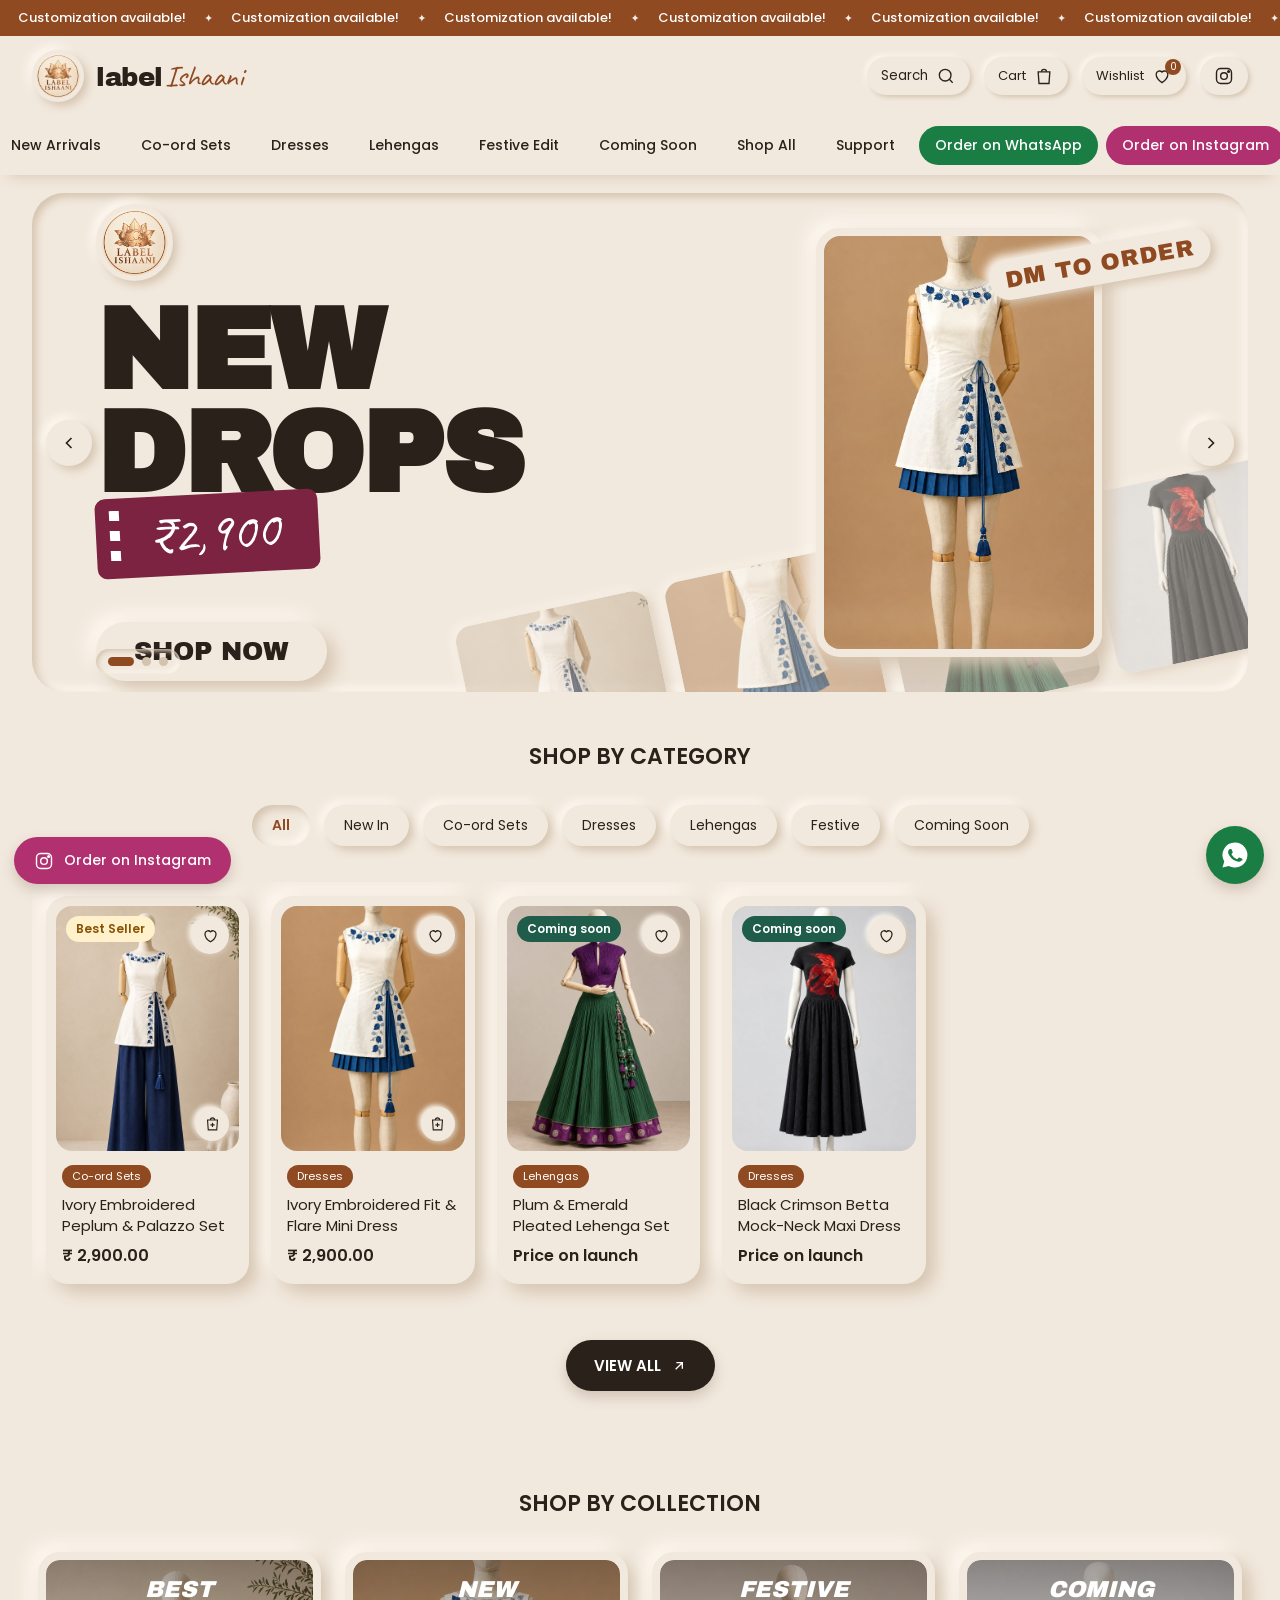
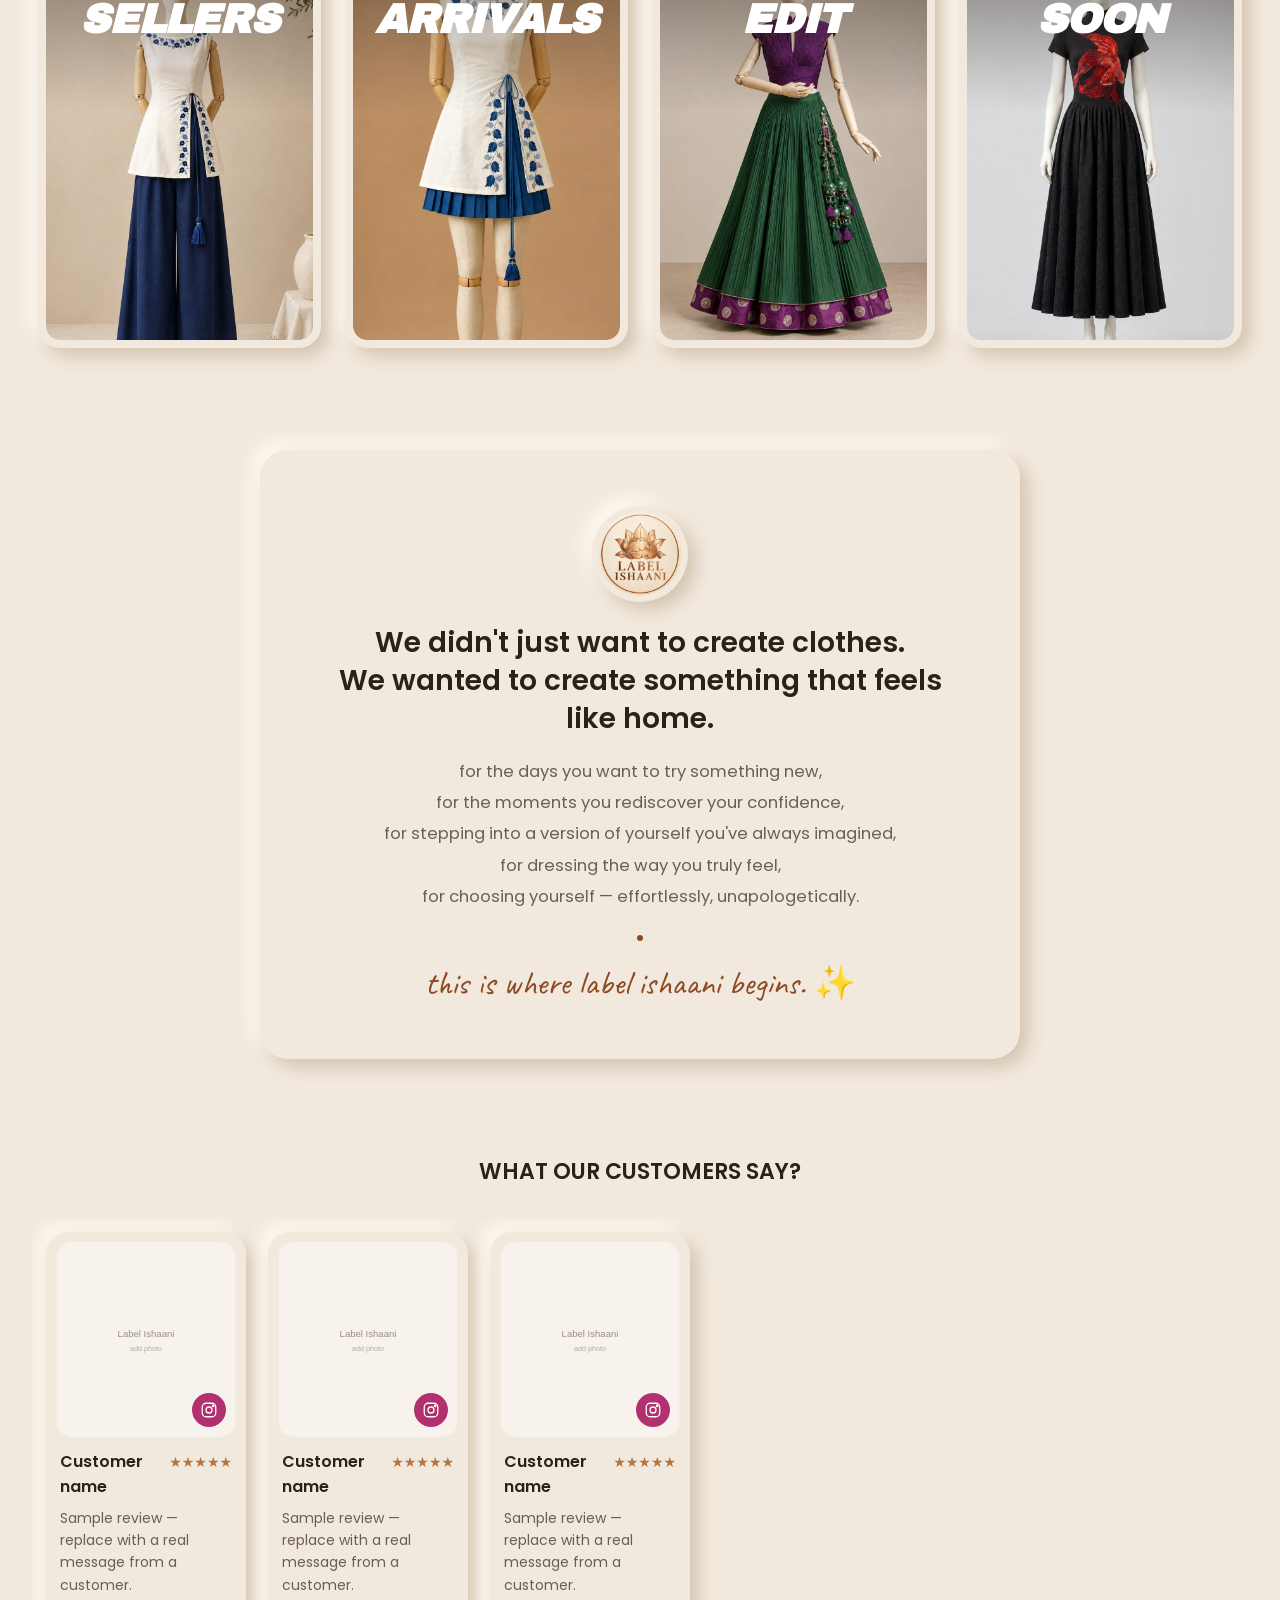
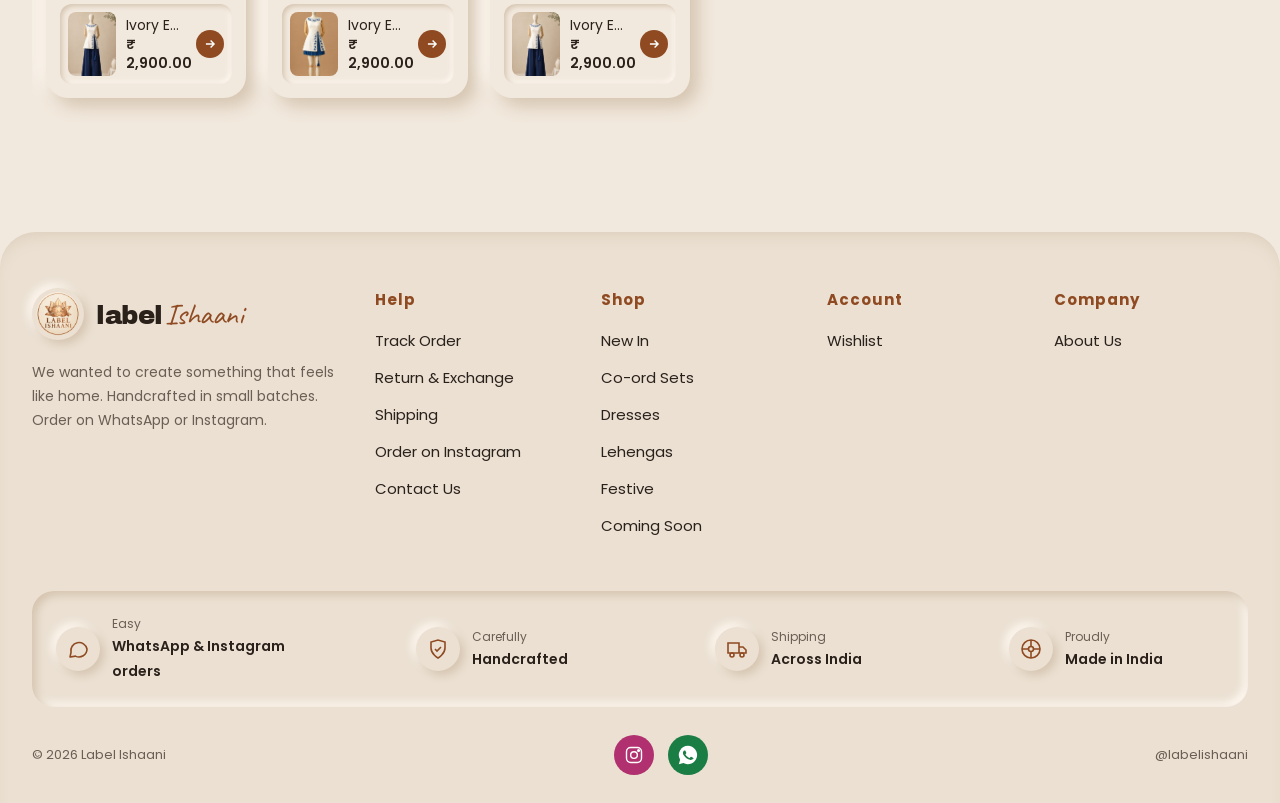
==== commit 9c1f7fc4: "Add customization ticker and brand story Also set product price to ₹2,900.  Co-Authored-By: Claude S" ====
--- a/index.html
+++ b/index.html
@@ -24,7 +24,7 @@
         <div class="slide-text">
           <img class="hero-seal" src="images/logo-circle.png" alt="Label Ishaani" width="96" height="96">
           <h1>NEW<br>DROPS</h1>
-          <div class="price-tag">from ₹2,100</div><br>
+          <div class="price-tag">₹2,900</div><br>
           <a href="shop.html?cat=new" class="shop-now">SHOP NOW</a>
         </div>
         <a class="promo" href="https://ig.me/m/labelishaani" target="_blank" rel="noopener">DM TO ORDER</a>
@@ -99,6 +99,9 @@
     </div>
   </section>
 
+  <!-- ============ BRAND STORY ============ -->
+  <section class="section story" id="storySection"></section>
+
   <!-- ============ REVIEWS ============ -->
   <section class="section reviews" id="reviewsSection">
     <div class="wrap">
--- a/css/style.css
+++ b/css/style.css
@@ -64,7 +64,7 @@
 
 /* ---------- Header ---------- */
 .topbar{display:flex;align-items:center;justify-content:space-between;padding:14px 32px;
-  padding-top:calc(14px + env(safe-area-inset-top,0px));background:var(--surface)}
+  background:var(--surface)}
 .actions{display:flex;align-items:center;gap:14px;font-size:13px}
 .actions > a,.actions > button{display:flex;align-items:center;gap:8px;padding:9px 14px;border-radius:var(--r-pill);
   background:var(--surface);box-shadow:var(--raise-xs);transition:box-shadow .2s}
@@ -355,7 +355,7 @@
 }
 @media (max-width:900px){
   .wrap{padding:0 16px}
-  .topbar{padding:12px 16px;padding-top:calc(12px + env(safe-area-inset-top,0px))}
+  .topbar{padding:12px 16px}
   .searchbar{padding:4px 16px 14px}
   .actions .lbl{display:none}
   .actions{gap:10px}
@@ -391,3 +391,27 @@
   .slide-model.duo img:last-child{display:none}
 }
 @media (prefers-reduced-motion:reduce){*{transition:none!important;scroll-behavior:auto!important}}
+
+/* ---------- Announcement ticker ---------- */
+.sr-only{position:absolute;width:1px;height:1px;overflow:hidden;clip:rect(0 0 0 0);white-space:nowrap}
+.ticker{display:block;background:var(--copper);color:#fff;font-size:13px;font-weight:500;overflow:hidden;
+  padding-top:env(safe-area-inset-top,0px)}
+.ticker-track{display:flex;width:max-content;height:36px;align-items:center;animation:ticker 25s linear infinite}
+.ticker-set{display:flex;align-items:center;flex-shrink:0}
+.ticker-item{padding:0 18px;white-space:nowrap}
+.ticker-sep{font-size:11px;opacity:.9}
+.ticker:hover .ticker-track,.ticker:focus-visible .ticker-track{animation-play-state:paused}
+@keyframes ticker{from{transform:translateX(0)}to{transform:translateX(-50%)}}
+@media (prefers-reduced-motion:reduce){
+  .ticker-track{animation:none;width:100%;justify-content:center}
+  .ticker-set{display:block}.ticker-set+.ticker-set,.ticker-sep,.ticker-item~.ticker-item{display:none}
+}
+
+/* ---------- Brand story ---------- */
+.story-card{max-width:760px;margin:0 auto;background:var(--surface);box-shadow:var(--raise);border-radius:28px;
+  padding:clamp(28px,5vw,56px) clamp(20px,5vw,56px);text-align:center;display:flex;flex-direction:column;align-items:center}
+.story-lead{margin:22px 0 18px}
+.story-lead p{font-size:clamp(20px,2.4vw,28px);font-weight:600;color:var(--ink);line-height:1.35}
+.story-lines p{font-size:16.5px;color:var(--muted);line-height:1.9}
+.story-dot{width:6px;height:6px;border-radius:50%;background:var(--copper);margin:22px 0}
+.story-sign{font-family:var(--script);font-size:34px;color:var(--copper);line-height:1.2}
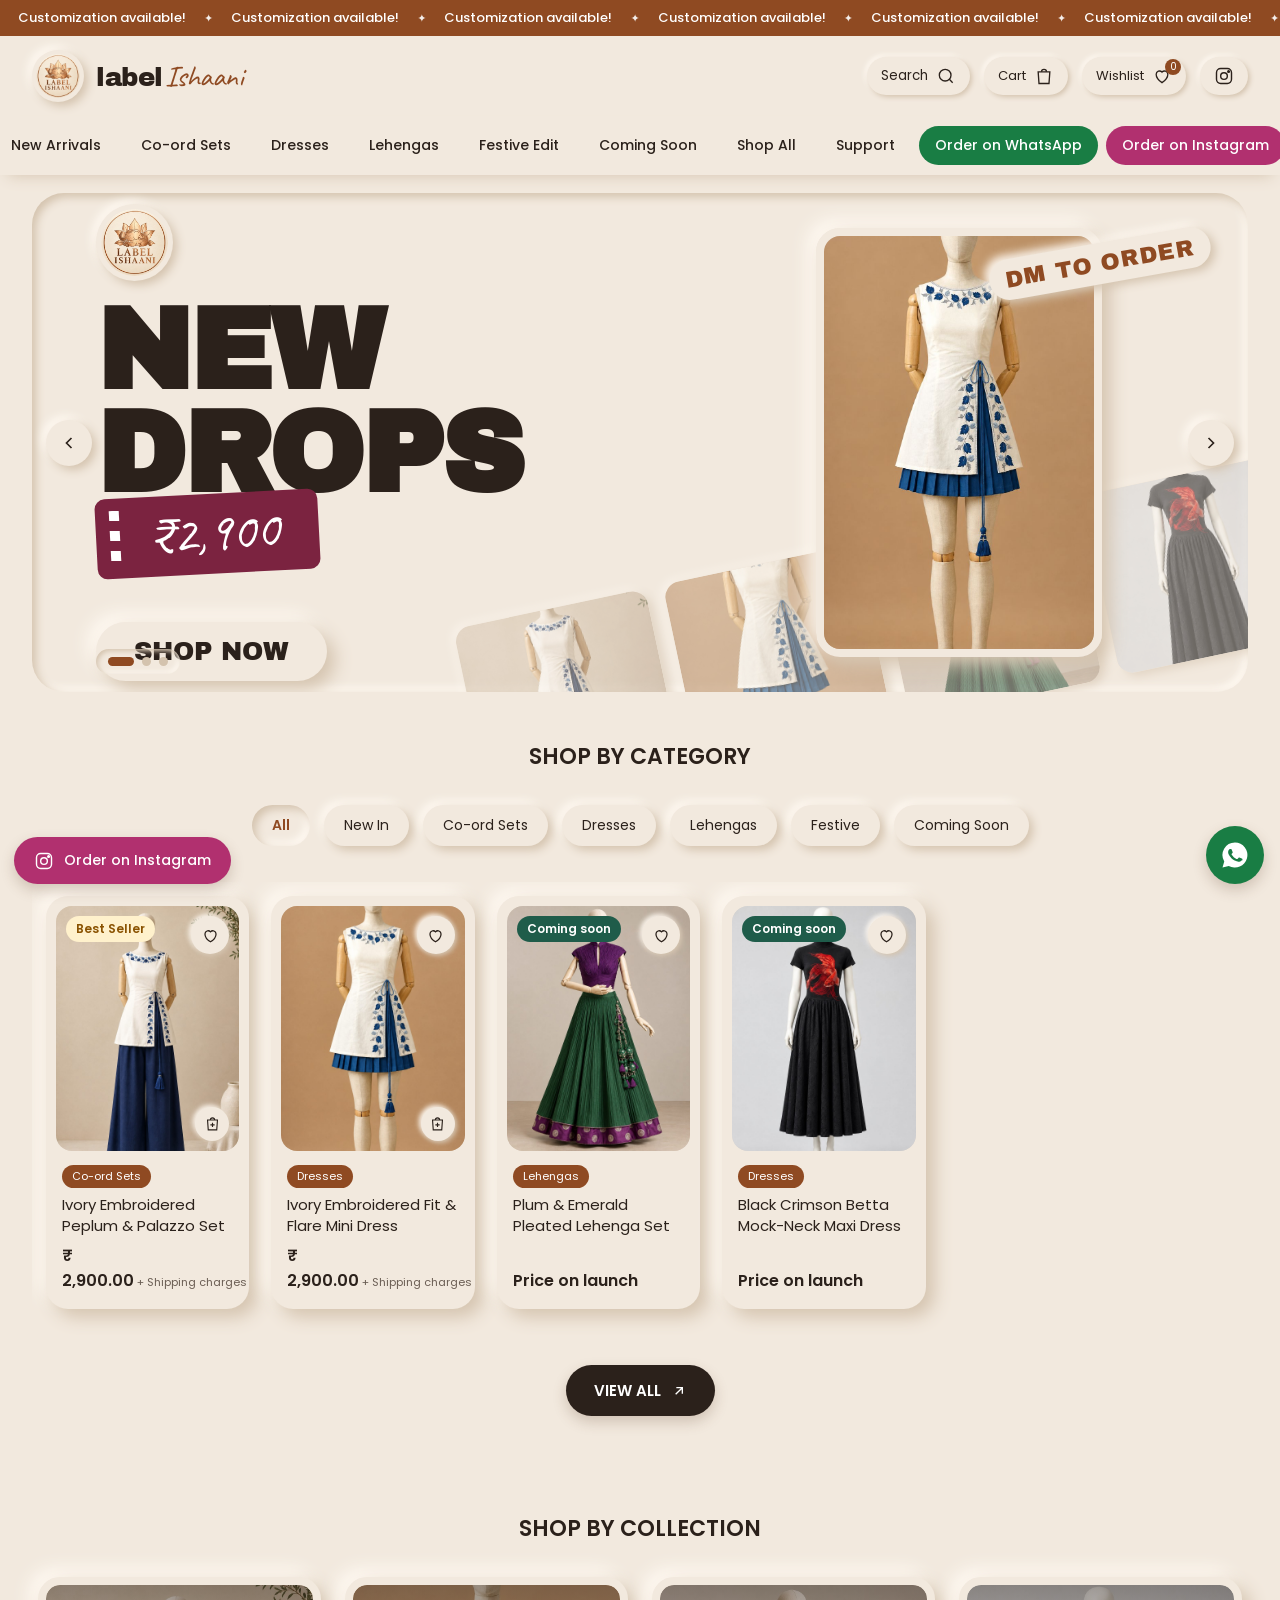
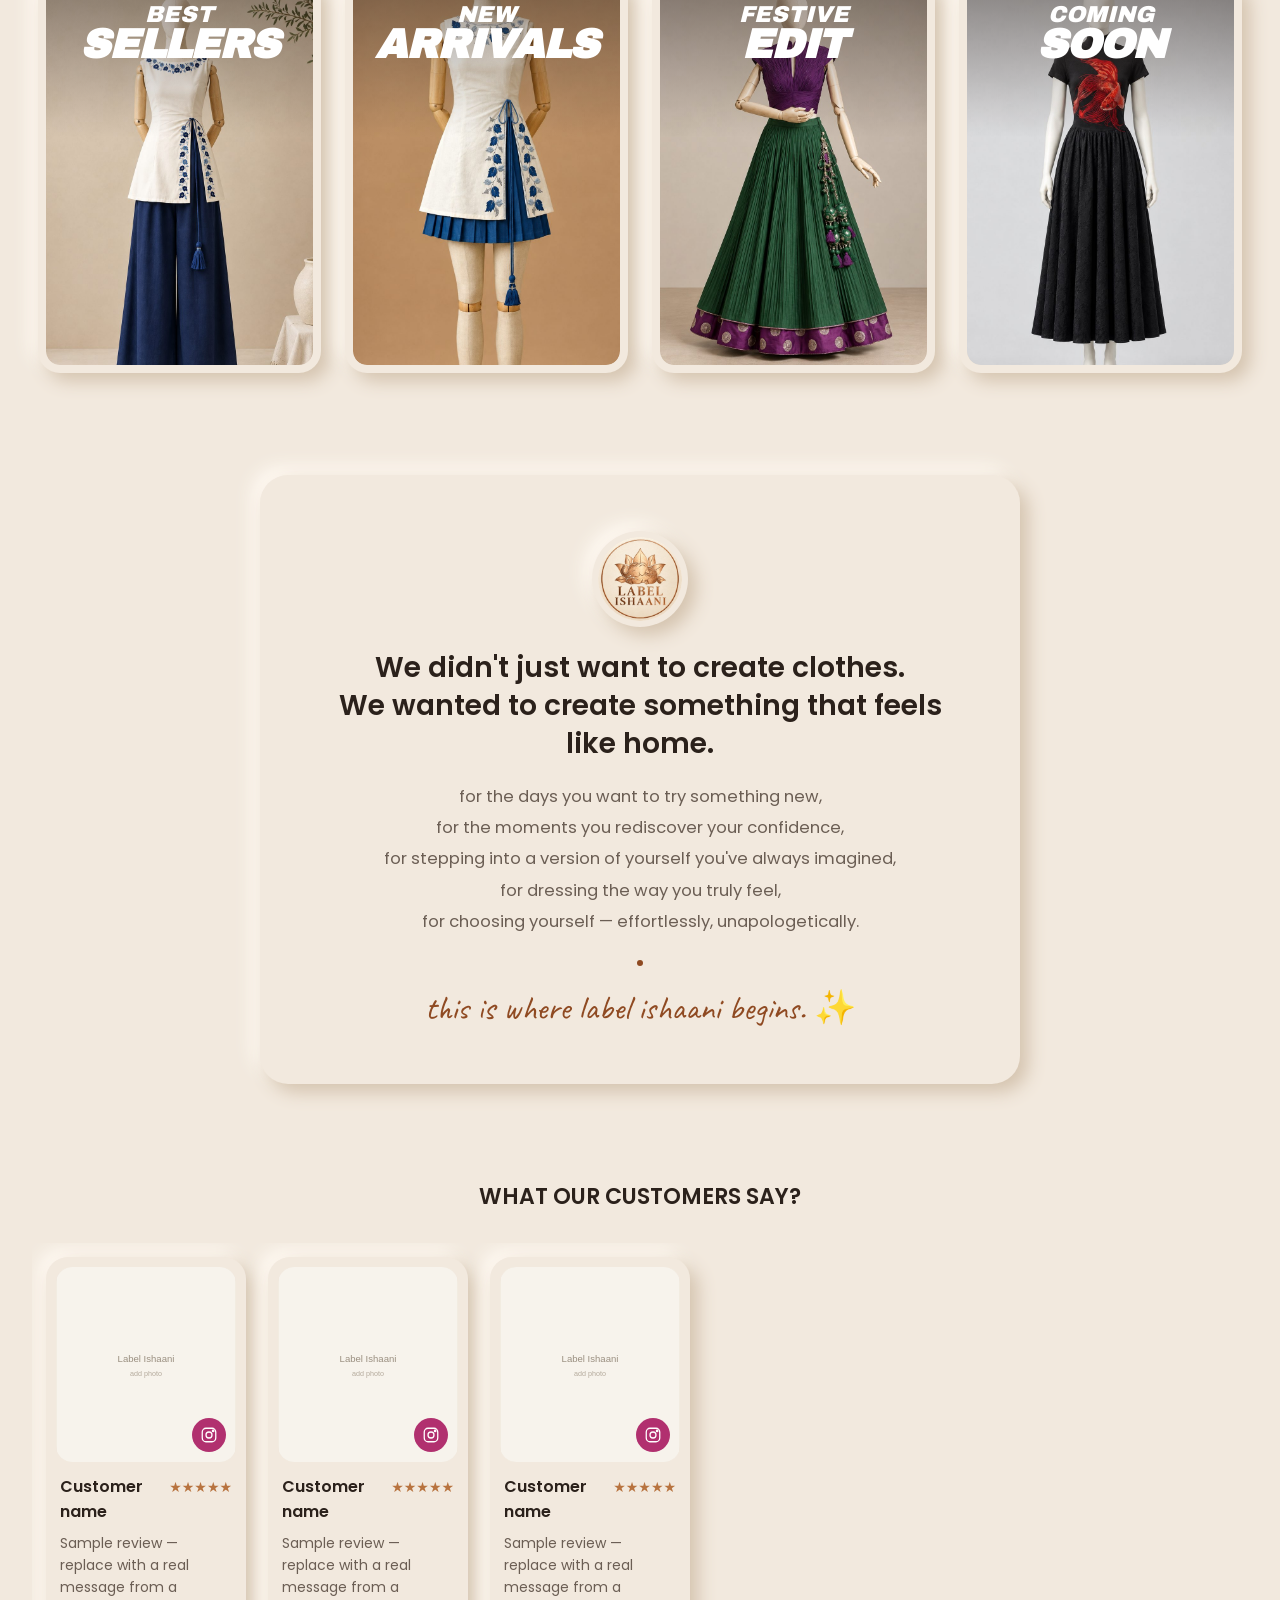
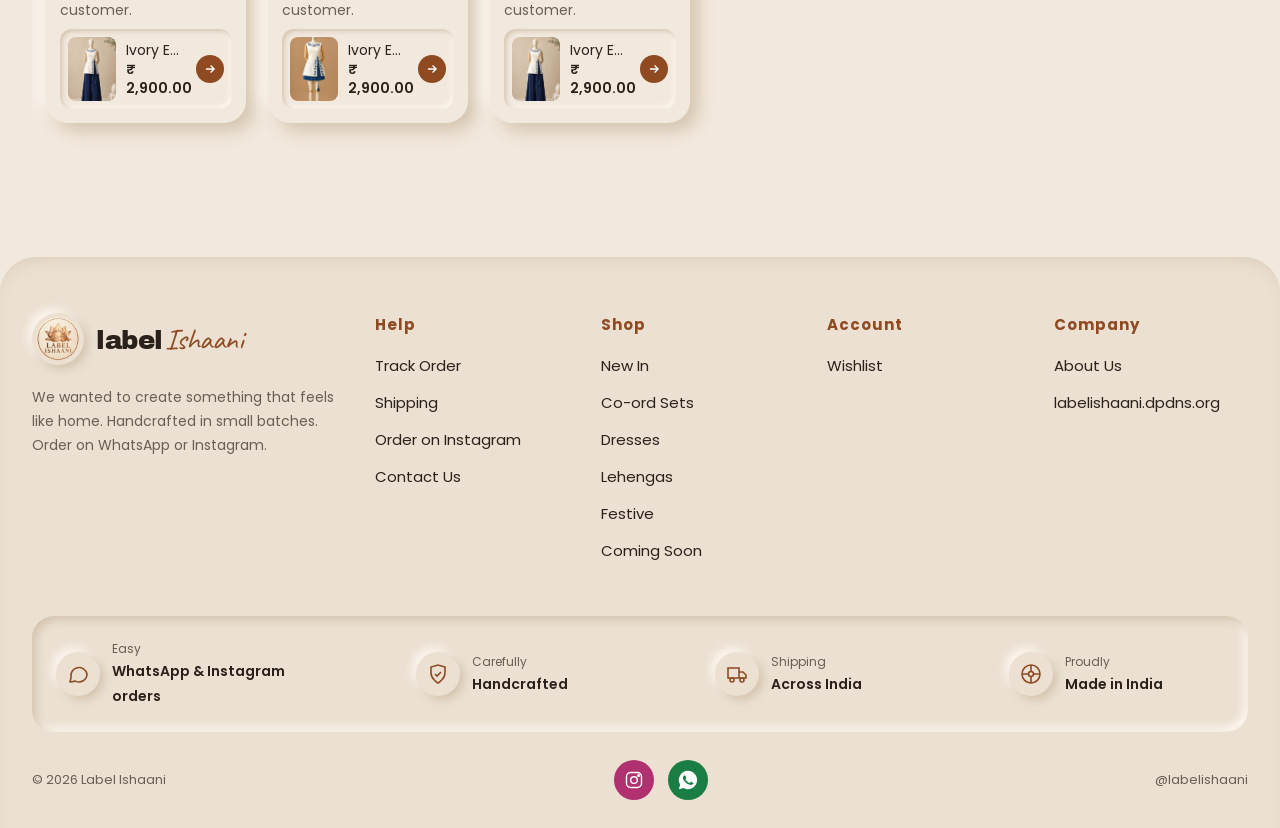
==== commit 6d75b61d: "Rename promo banner to Lehenga & Maxi Drop Co-Authored-By: Claude Sonnet 5 <noreply@anthropic.com>" ====
--- a/index.html
+++ b/index.html
@@ -59,7 +59,7 @@
           <div class="price-tag">two new pieces</div><br>
           <a href="shop.html?cat=soon" class="shop-now">TAKE A LOOK</a>
         </div>
-        <div class="promo">LEHENGA &amp; BETTA DROP</div>
+        <div class="promo">LEHENGA &amp; MAXI DROP</div>
         <div class="strip">
           <div><img src="images/products/plum-lehenga-2.jpg" alt="" onerror="this.remove()"></div>
           <div><img src="images/products/black-betta-2.jpg" alt="" onerror="this.remove()"></div>
--- a/css/style.css
+++ b/css/style.css
@@ -415,3 +415,5 @@
 .story-lines p{font-size:16.5px;color:var(--muted);line-height:1.9}
 .story-dot{width:6px;height:6px;border-radius:50%;background:var(--copper);margin:22px 0}
 .story-sign{font-family:var(--script);font-size:34px;color:var(--copper);line-height:1.2}
+
+.ship-note{font-size:11px;font-weight:400;color:var(--muted);white-space:nowrap}
